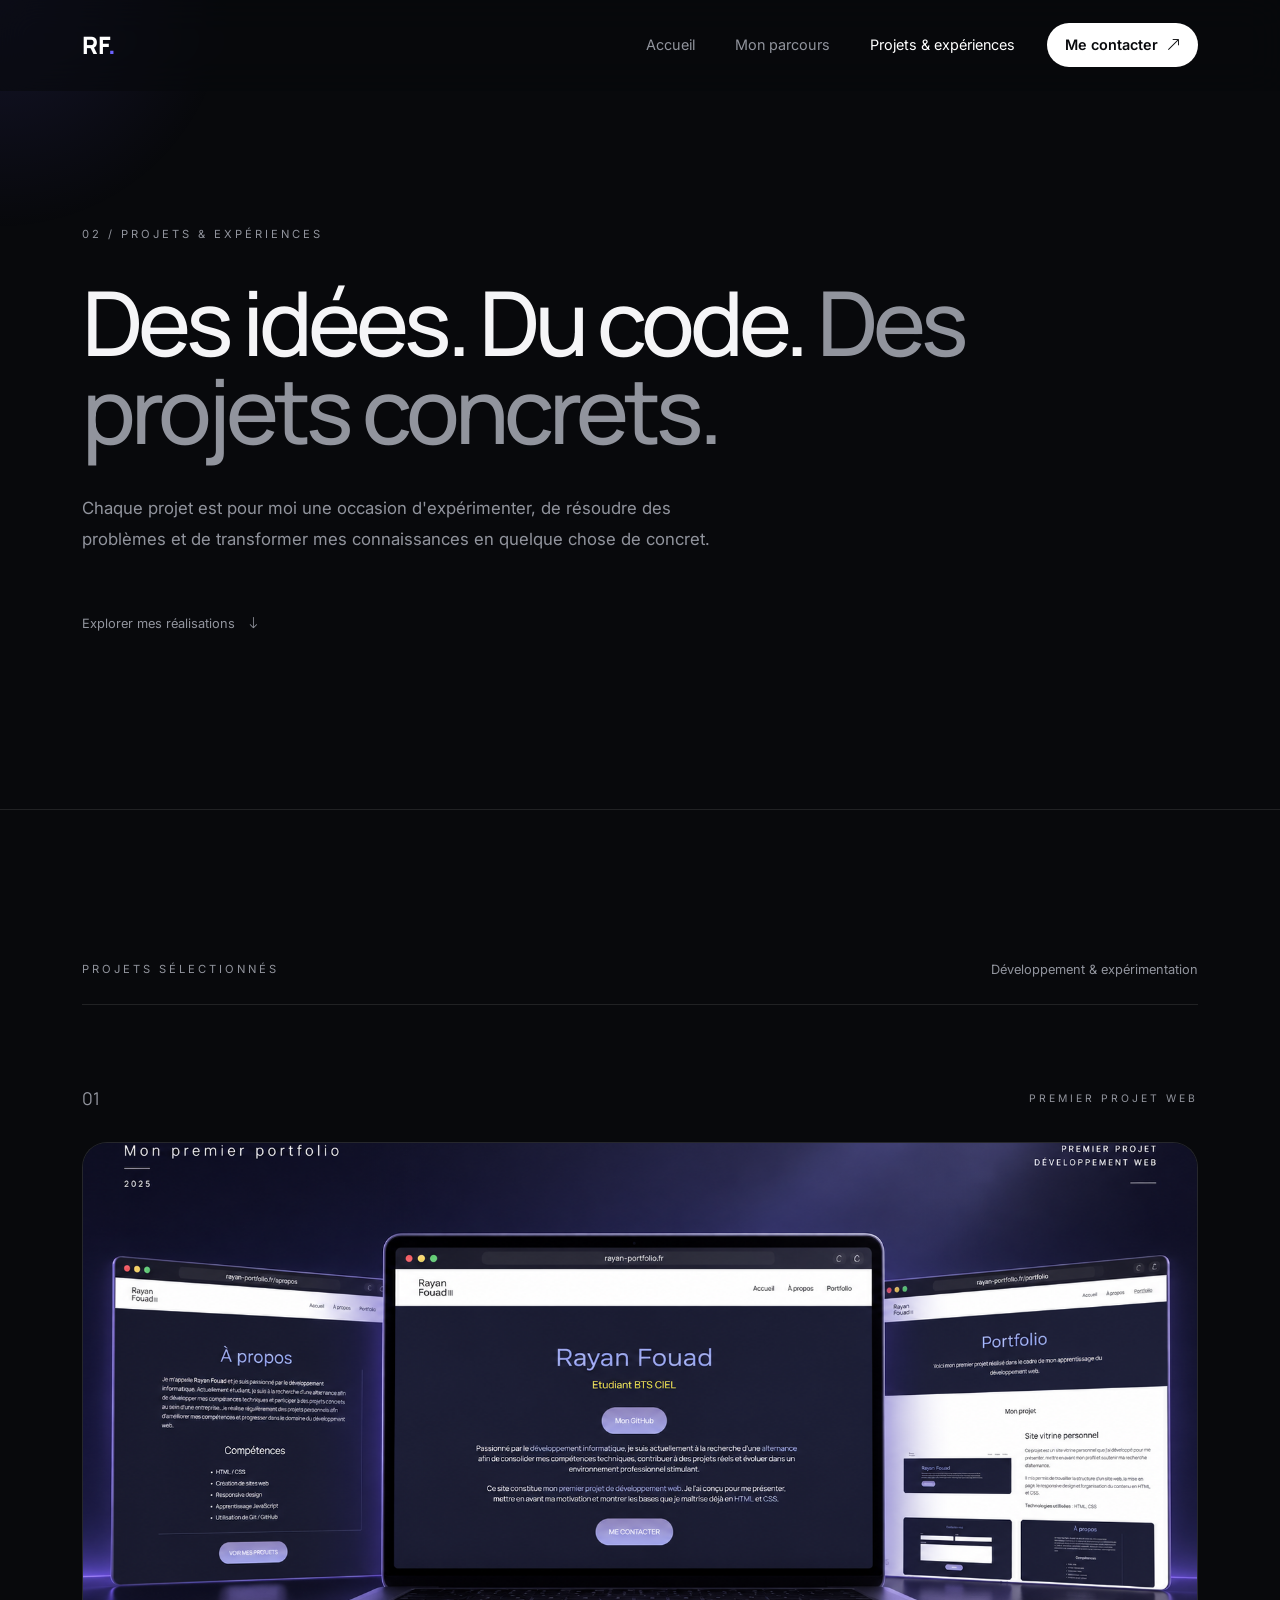
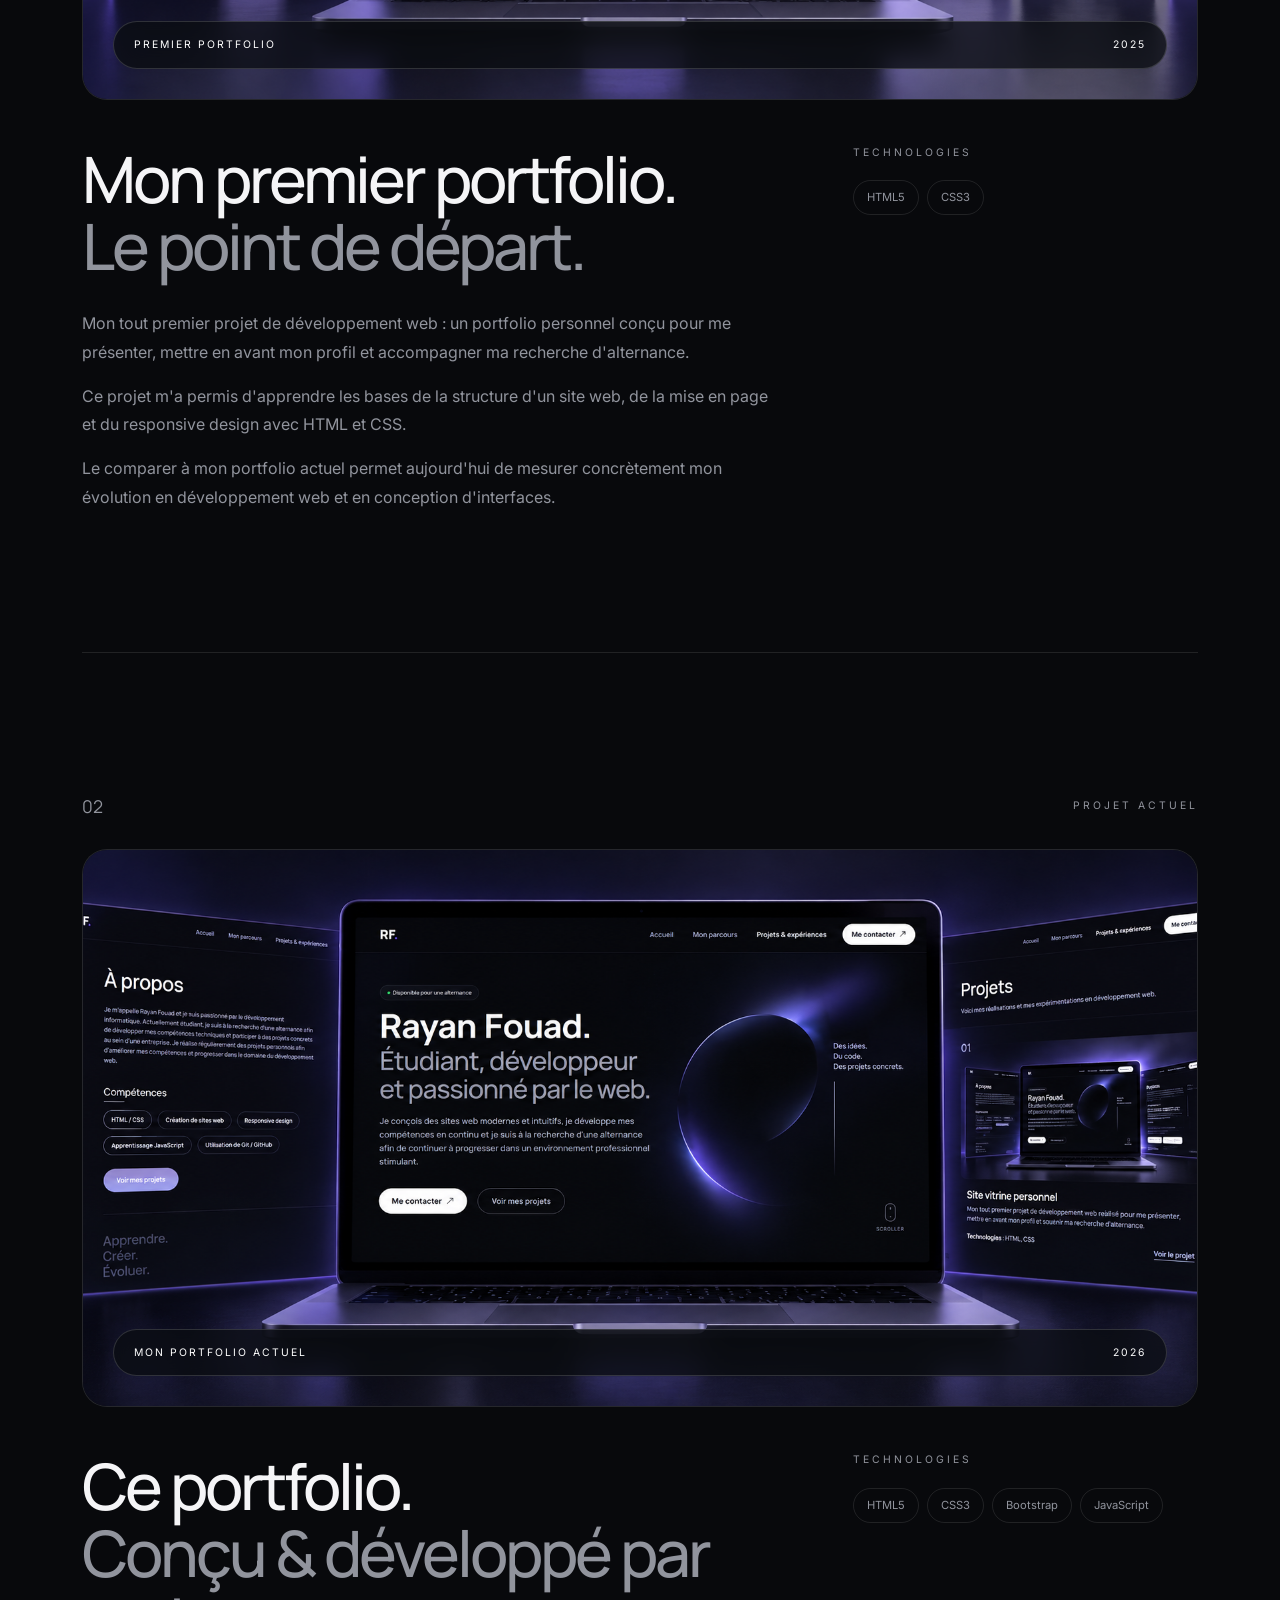
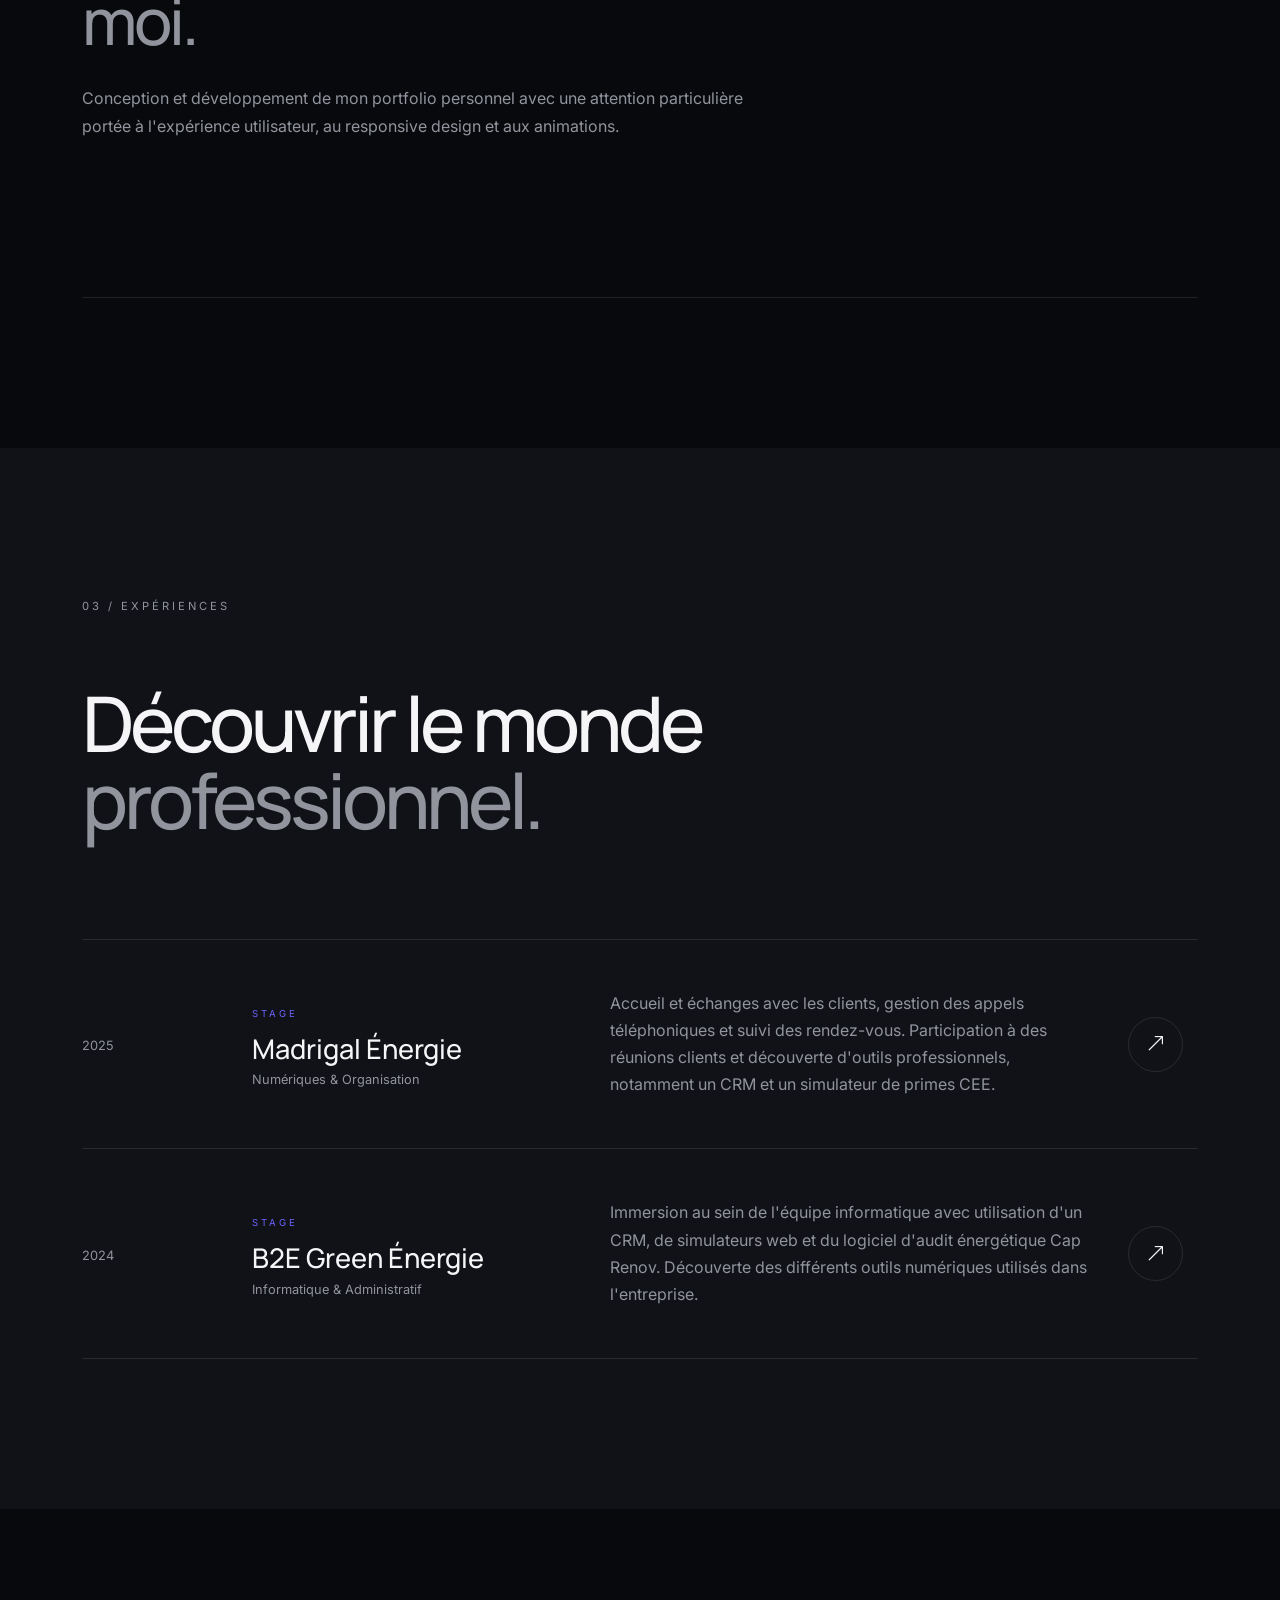
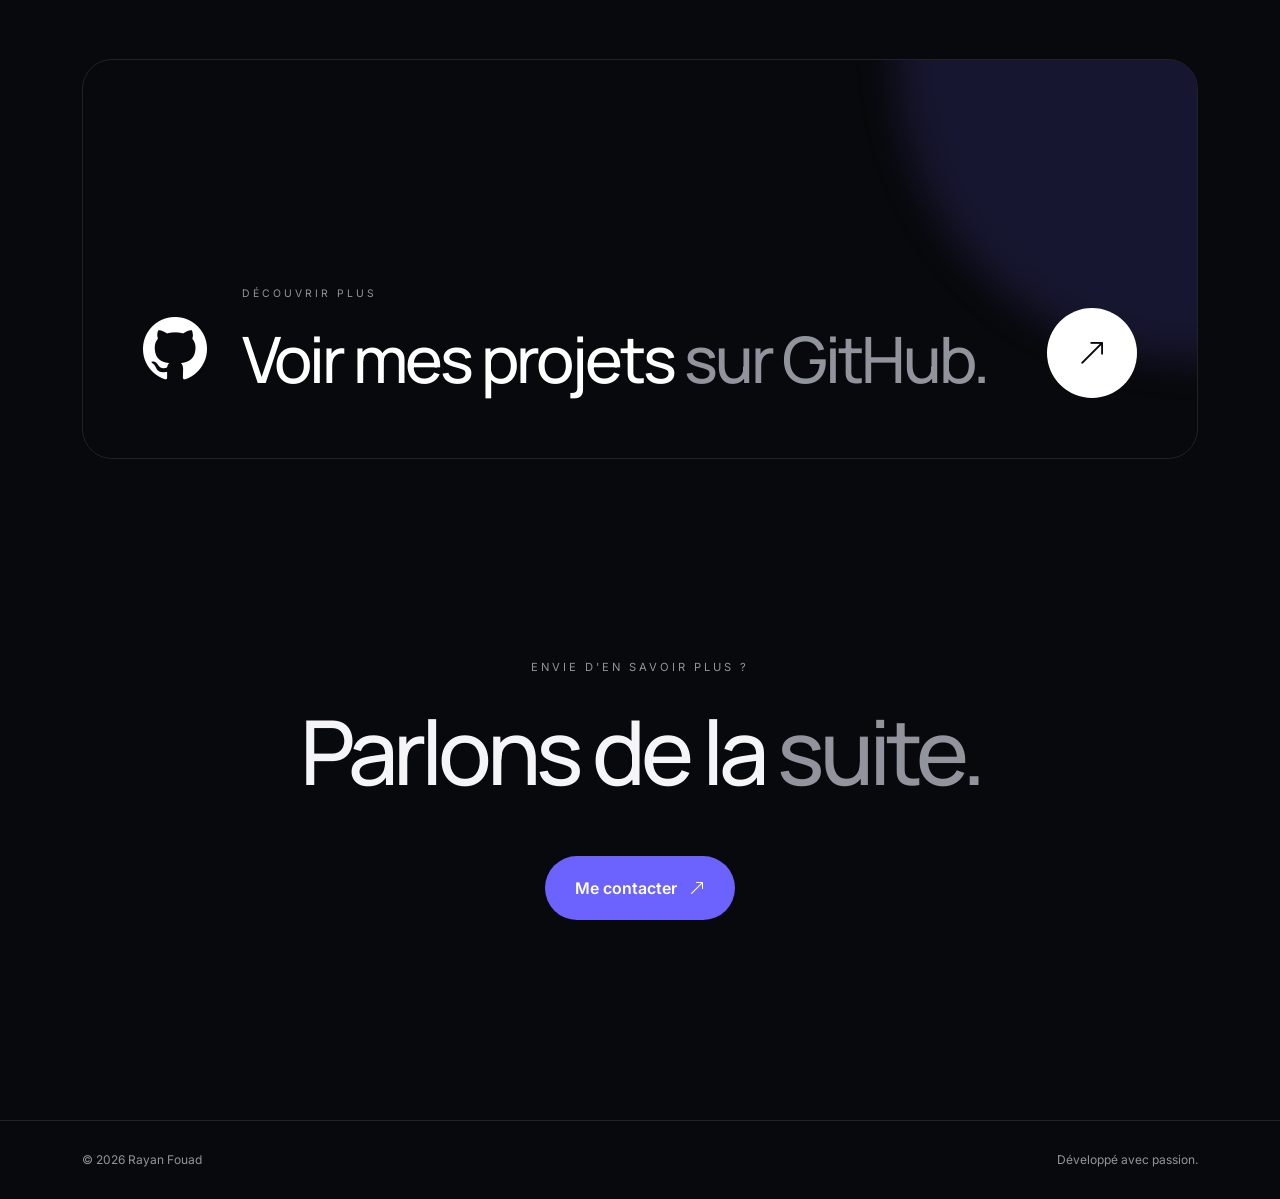
==== projets.html @ 5ba8432d "Premiere version de mon portfolio" ====
<!DOCTYPE html>
<html lang="fr">

<head>

    <meta charset="UTF-8">

    <meta
        name="viewport"
        content="width=device-width, initial-scale=1.0"
    >

    <title>Projets & expériences — Rayan Fouad</title>

    <meta
        name="description"
        content="Découvrez les projets de développement et les expériences professionnelles de Rayan Fouad."
    >


    <!-- Bootstrap -->

    <link
        href="https://cdn.jsdelivr.net/npm/bootstrap@5.3.8/dist/css/bootstrap.min.css"
        rel="stylesheet"
    >


    <!-- Bootstrap Icons -->

    <link
        rel="stylesheet"
        href="https://cdn.jsdelivr.net/npm/bootstrap-icons@1.13.1/font/bootstrap-icons.min.css"
    >


    <!-- CSS personnel -->

    <link rel="stylesheet" href="style.css">

    <link
    rel="icon"
    type="image/png"
    href="assets/images/favicon.png"
>

</head>


<body>


    <!-- Halo lumineux -->

    <div class="mouse-light"></div>



    <!-- =====================================
         NAVBAR
    ====================================== -->

    <nav class="navbar navbar-expand-lg fixed-top custom-navbar">

        <div class="container">

            <a
                class="navbar-brand logo"
                href="index.html"
            >
                RF<span>.</span>
            </a>


            <button
                class="navbar-toggler"
                type="button"
                data-bs-toggle="collapse"
                data-bs-target="#navbarMenu"
            >

                <span class="navbar-toggler-icon"></span>

            </button>


            <div
                class="collapse navbar-collapse justify-content-end"
                id="navbarMenu"
            >

                <ul class="navbar-nav align-items-lg-center gap-lg-4">

                    <li class="nav-item">

                        <a
                            class="nav-link"
                            href="index.html"
                        >
                            Accueil
                        </a>

                    </li>


                    <li class="nav-item">

                        <a
                            class="nav-link"
                            href="parcours.html"
                        >
                            Mon parcours
                        </a>

                    </li>


                    <li class="nav-item">

                        <a
                            class="nav-link active"
                            href="projets.html"
                        >
                            Projets & expériences
                        </a>

                    </li>


                    <li class="nav-item">

                        <a
                            class="btn-contact"
                            href="contact.html"
                        >

                            Me contacter

                            <i class="bi bi-arrow-up-right"></i>

                        </a>

                    </li>

                </ul>

            </div>

        </div>

    </nav>



    <main>


        <!-- =====================================
             HERO
        ====================================== -->

        <section class="page-hero projects-hero">

            <div class="container">

                <div class="page-label reveal">
                    02 / PROJETS & EXPÉRIENCES
                </div>


                <h1 class="page-title reveal">

                    Des idées.
                    Du code.

                    <span>
                        Des projets concrets.
                    </span>

                </h1>


                <p class="page-description reveal">

                    Chaque projet est pour moi une occasion
                    d'expérimenter, de résoudre des problèmes
                    et de transformer mes connaissances
                    en quelque chose de concret.

                </p>


                <div class="page-scroll reveal">

                    <span>
                        Explorer mes réalisations
                    </span>

                    <i class="bi bi-arrow-down"></i>

                </div>

            </div>

        </section>



        <!-- =====================================
             PROJETS
        ====================================== -->

        <section class="projects-section">

            <div class="container">


                <div class="projects-header reveal">

                    <span>
                        PROJETS SÉLECTIONNÉS
                    </span>

                    <p>
                        Développement & expérimentation
                    </p>

                </div>



                <!-- =================================
                     PROJET 01 — ANCIEN PORTFOLIO
                ================================== -->

                <article class="project-item reveal">


                    <div class="project-top">

                        <span class="project-number">
                            01
                        </span>

                        <span class="project-type">
                            PREMIER PROJET WEB
                        </span>

                    </div>



                    <!-- Image du premier portfolio -->

                    <div class="project-visual project-screenshot">

                        <img
                            src="assets/images/ancien-portfolio.png"
                            alt="Présentation de mon premier portfolio développé en HTML et CSS"
                        >


                        <div class="project-image-overlay">

                            <span>
                                PREMIER PORTFOLIO
                            </span>

                            <span>
                                2025
                            </span>

                        </div>

                    </div>



                    <!-- Informations du projet -->

                    <div class="project-info">


                        <div class="project-main">

                            <h2>

                                Mon premier portfolio.

                                <span>
                                    Le point de départ.
                                </span>

                            </h2>


                            <div class="project-description">

                                <p>
                                    Mon tout premier projet de développement web :
                                    un portfolio personnel conçu pour me présenter,
                                    mettre en avant mon profil et accompagner ma
                                    recherche d'alternance.
                                </p>


                                <p>
                                    Ce projet m'a permis d'apprendre les bases de la
                                    structure d'un site web, de la mise en page et du
                                    responsive design avec HTML et CSS.
                                </p>


                                <p>
                                    Le comparer à mon portfolio actuel permet aujourd'hui
                                    de mesurer concrètement mon évolution en développement
                                    web et en conception d'interfaces.
                                </p>

                            </div>

                        </div>



                        <div class="project-meta">

                            <span>
                                TECHNOLOGIES
                            </span>


                            <div class="project-technologies">

                                <span>HTML5</span>

                                <span>CSS3</span>

                            </div>

                        </div>


                    </div>


                </article>



                <!-- =================================
                     PROJET 02 — PORTFOLIO ACTUEL
                ================================== -->

                <article class="project-item reveal">


                    <div class="project-top">

                        <span class="project-number">
                            02
                        </span>

                        <span class="project-type">
                            PROJET ACTUEL
                        </span>

                    </div>



                    <!-- Image du portfolio actuel -->

<div class="project-visual project-screenshot">

    <img
        src="assets/images/portfolio-actuel.png"
        alt="Présentation de mon portfolio actuel développé en HTML, CSS, Bootstrap et JavaScript"
    >

    <div class="project-image-overlay">

        <span>
            MON PORTFOLIO ACTUEL
        </span>

        <span>
            2026
        </span>

    </div>

</div>



                    <div class="project-info">


                        <div class="project-main">

                            <h2>

                                Ce portfolio.

                                <span>
                                    Conçu & développé par moi.
                                </span>

                            </h2>


                            <p>

                                Conception et développement de mon
                                portfolio personnel avec une attention
                                particulière portée à l'expérience
                                utilisateur, au responsive design
                                et aux animations.

                            </p>

                        </div>



                        <div class="project-meta">

                            <span>
                                TECHNOLOGIES
                            </span>


                            <div class="project-technologies">

                                <span>HTML5</span>

                                <span>CSS3</span>

                                <span>Bootstrap</span>

                                <span>JavaScript</span>

                            </div>

                        </div>


                    </div>


                </article>


            </div>

        </section>



        <!-- =====================================
             EXPÉRIENCES
        ====================================== -->

        <section class="experience-section">

            <div class="container">


                <div class="section-number reveal">
                    03 / EXPÉRIENCES
                </div>


                <div class="experience-title-wrapper">

                    <h2 class="experience-big-title reveal">

                        Découvrir le monde

                        <span>
                            professionnel.
                        </span>

                    </h2>

                </div>



                <div class="experience-list">


                    <!-- =================================
                         EXPÉRIENCE 01
                    ================================== -->

                    <article class="experience-item reveal">


                        <div class="experience-year">

                            <span>
                                2025
                            </span>

                        </div>


                        <div class="experience-company">

                            <span class="experience-label">
                                STAGE
                            </span>


                            <h3>
                                Madrigal Énergie
                            </h3>


                            <p>
                                Numériques & Organisation
                            </p>

                        </div>


                        <div class="experience-description">

                            <p>
                                Accueil et échanges avec les clients,
                                gestion des appels téléphoniques et suivi
                                des rendez-vous. Participation à des réunions
                                clients et découverte d'outils professionnels,
                                notamment un CRM et un simulateur de primes CEE.
                            </p>

                        </div>


                        <div class="experience-icon">

                            <i class="bi bi-arrow-up-right"></i>

                        </div>


                    </article>



                    <!-- =================================
                         EXPÉRIENCE 02
                    ================================== -->

                    <article class="experience-item reveal">


                        <div class="experience-year">

                            <span>
                                2024
                            </span>

                        </div>


                        <div class="experience-company">

                            <span class="experience-label">
                                STAGE
                            </span>


                            <h3>
                                B2E Green Énergie
                            </h3>


                            <p>
                                Informatique & Administratif
                            </p>

                        </div>


                        <div class="experience-description">

                            <p>
                                Immersion au sein de l'équipe informatique
                                avec utilisation d'un CRM, de simulateurs web
                                et du logiciel d'audit énergétique Cap Renov.
                                Découverte des différents outils numériques
                                utilisés dans l'entreprise.
                            </p>

                        </div>


                        <div class="experience-icon">

                            <i class="bi bi-arrow-up-right"></i>

                        </div>


                    </article>


                </div>

            </div>

        </section>



        <!-- =====================================
             GITHUB
        ====================================== -->

        <section class="github-section">

            <div class="container">


                <a
                    href="https://github.com/RayanFdlbh"
                    class="github-card reveal"
                    target="_blank"
                    rel="noopener noreferrer"
                >


                    <div class="github-left">

                        <i class="bi bi-github"></i>


                        <div>

                            <span class="github-label">
                                DÉCOUVRIR PLUS
                            </span>


                            <h2>

                                Voir mes projets

                                <span>
                                    sur GitHub.
                                </span>

                            </h2>

                        </div>

                    </div>



                    <div class="github-arrow">

                        <i class="bi bi-arrow-up-right"></i>

                    </div>


                </a>


            </div>

        </section>



        <!-- =====================================
             CTA FINAL
        ====================================== -->

        <section class="final-cta">

            <div class="container text-center">


                <p class="reveal">
                    ENVIE D'EN SAVOIR PLUS ?
                </p>


                <h2 class="reveal">

                    Parlons de la

                    <span>
                        suite.
                    </span>

                </h2>


                <a
                    href="contact.html"
                    class="huge-button reveal"
                >

                    Me contacter

                    <i class="bi bi-arrow-up-right"></i>

                </a>


            </div>

        </section>


    </main>



    <!-- =====================================
         FOOTER
    ====================================== -->

    <footer>

        <div class="container">

            <div class="footer-content">

                <span>
                    © 2026 Rayan Fouad
                </span>

                <span>
                    Développé avec passion.
                </span>

            </div>

        </div>

    </footer>



    <!-- Bootstrap -->

    <script
        src="https://cdn.jsdelivr.net/npm/bootstrap@5.3.8/dist/js/bootstrap.bundle.min.js"
    ></script>


    <!-- JavaScript personnel -->

    <script src="script.js"></script>


</body>

</html>
---- style.css ----
/* ================================
   BASE
================================ */

@import url('https://fonts.googleapis.com/css2?family=Inter:wght@400;500;600;700&family=Manrope:wght@500;600;700;800&display=swap');

:root {
    --background: #08090c;
    --background-light: #101217;
    --text: #f5f5f7;
    --text-muted: #91949d;
    --border: rgba(255, 255, 255, 0.1);
    --accent: #6c63ff;
}

* {
    margin: 0;
    padding: 0;
    box-sizing: border-box;
}

html {
    scroll-behavior: smooth;
}

body {
    background: var(--background);
    color: var(--text);
    font-family: "Inter", sans-serif;
    overflow-x: hidden;
}

a {
    text-decoration: none;
}

::selection {
    background: var(--accent);
    color: white;
}


/* ================================
   SOURIS / GLOW
================================ */

.mouse-light {
    width: 500px;
    height: 500px;

    position: fixed;

    left: 0;
    top: 0;

    transform: translate(-50%, -50%);

    background: radial-gradient(
        circle,
        rgba(108, 99, 255, 0.12),
        transparent 65%
    );

    pointer-events: none;
    z-index: -1;
}


/* ================================
   NAVBAR
================================ */

.custom-navbar {
    padding: 22px 0;

    background: rgba(8, 9, 12, 0.6);

    backdrop-filter: blur(18px);
    -webkit-backdrop-filter: blur(18px);

    border-bottom: 1px solid transparent;

    transition: 0.3s ease;
}

.custom-navbar.scrolled {
    padding: 14px 0;
    border-bottom-color: var(--border);
}

.logo {
    font-family: "Manrope", sans-serif;
    font-weight: 800;
    font-size: 1.5rem;
    color: white;
}

.logo:hover {
    color: white;
}

.logo span {
    color: var(--accent);
}

.nav-link {
    color: var(--text-muted) !important;
    font-size: 0.9rem;
    transition: 0.3s;
}

.nav-link:hover,
.nav-link.active {
    color: white !important;
}

.btn-contact {
    display: inline-flex;
    align-items: center;
    gap: 8px;

    background: white;
    color: #08090c;

    padding: 11px 18px;
    border-radius: 100px;

    font-size: 0.9rem;
    font-weight: 600;

    transition: 0.3s;
}

.btn-contact:hover {
    transform: translateY(-2px);
    background: var(--accent);
    color: white;
}


/* ================================
   HERO
================================ */

.hero {
    min-height: 100vh;

    display: flex;
    align-items: center;

    position: relative;

    padding-top: 100px;
}

.hero-content {
    max-width: 1050px;
}

.status {
    display: inline-flex;
    align-items: center;
    gap: 10px;

    color: var(--text-muted);

    border: 1px solid var(--border);
    border-radius: 100px;

    padding: 8px 14px;

    margin-bottom: 35px;

    font-size: 0.8rem;
}

.status-dot {
    width: 7px;
    height: 7px;

    background: #47e689;
    border-radius: 50%;

    box-shadow: 0 0 15px #47e689;
}

.hero-intro {
    color: var(--text-muted);
    font-size: 1rem;
}

.hero h1 {
    font-family: "Manrope", sans-serif;

    font-size: clamp(3.5rem, 7vw, 7rem);

    line-height: 0.98;

    letter-spacing: -5px;

    font-weight: 700;

    margin: 20px 0 35px;
}

.hero h1 span {
    color: var(--text-muted);
}

.hero-description {
    max-width: 620px;

    color: var(--text-muted);

    font-size: 1.1rem;
    line-height: 1.8;
}

.hero-buttons {
    display: flex;
    gap: 15px;

    margin-top: 45px;
}

.primary-button,
.secondary-button {
    padding: 16px 25px;

    border-radius: 100px;

    display: inline-flex;
    align-items: center;

    gap: 10px;

    transition: 0.3s;
}

.primary-button {
    background: white;
    color: #08090c;
}

.primary-button:hover {
    background: var(--accent);
    color: white;

    transform: translateY(-3px);
}

.secondary-button {
    color: white;

    border: 1px solid var(--border);
}

.secondary-button:hover {
    border-color: white;
    color: white;
}

.scroll-indicator {
    position: absolute;

    bottom: 40px;
    right: 5%;

    display: flex;
    align-items: center;
    gap: 15px;

    color: var(--text-muted);

    font-size: 0.65rem;

    letter-spacing: 3px;

    transform: rotate(90deg);
}

.scroll-line {
    width: 50px;
    height: 1px;

    background: var(--text-muted);
}


/* ================================
   SECTIONS
================================ */

.about-section,
.skills-section {
    padding: 160px 0;
}

.about-section {
    border-top: 1px solid var(--border);
}

.section-number {
    color: var(--text-muted);

    font-size: 0.7rem;

    letter-spacing: 3px;

    margin-bottom: 70px;
}

.section-title {
    font-family: "Manrope", sans-serif;

    font-size: clamp(2.3rem, 4vw, 4.5rem);

    line-height: 1.1;

    letter-spacing: -2px;
}

.big-text {
    font-family: "Manrope", sans-serif;

    font-size: clamp(2rem, 3vw, 3.5rem);

    line-height: 1.25;

    letter-spacing: -2px;
}

.big-text span {
    color: var(--text-muted);
}

.about-text {
    color: var(--text-muted);

    font-size: 1rem;

    line-height: 1.9;

    max-width: 650px;

    margin-top: 40px;
}


/* ================================
   SKILLS
================================ */

.skills-section {
    background: var(--background-light);
}

.section-heading {
    font-family: "Manrope", sans-serif;

    font-size: clamp(2.5rem, 5vw, 5rem);

    letter-spacing: -3px;

    max-width: 900px;

    margin-bottom: 80px;
}

.section-heading span {
    color: var(--text-muted);
}

.skill {
    display: grid;

    grid-template-columns: 80px 1fr auto;

    align-items: center;

    padding: 30px 0;

    border-top: 1px solid var(--border);

    transition: 0.3s;
}

.skill:last-child {
    border-bottom: 1px solid var(--border);
}

.skill span {
    color: var(--text-muted);

    font-size: 0.7rem;
}

.skill h3 {
    font-family: "Manrope", sans-serif;

    font-size: clamp(1.8rem, 4vw, 3.8rem);

    margin: 0;

    transition: 0.3s;
}

.skill i {
    font-size: 2rem;

    color: var(--text-muted);
}

.skill:hover {
    padding-left: 20px;
}

.skill:hover h3 {
    color: var(--accent);
}


/* ================================
   CTA FINAL
================================ */

.final-cta {
    padding: 200px 0;
}

.final-cta p {
    color: var(--text-muted);

    letter-spacing: 3px;

    font-size: 0.7rem;
}

.final-cta h2 {
    font-family: "Manrope", sans-serif;

    font-size: clamp(3rem, 7vw, 7rem);

    line-height: 1;

    letter-spacing: -5px;

    max-width: 1000px;

    margin: 30px auto 60px;
}

.final-cta h2 span {
    color: var(--text-muted);
}

.huge-button {
    display: inline-flex;

    align-items: center;

    gap: 12px;

    padding: 20px 30px;

    border-radius: 100px;

    background: var(--accent);

    color: white;

    font-weight: 600;

    transition: 0.3s;
}

.huge-button:hover {
    color: white;

    transform: scale(1.05);
}


/* ================================
   FOOTER
================================ */

footer {
    border-top: 1px solid var(--border);

    padding: 30px 0;
}

.footer-content {
    display: flex;

    justify-content: space-between;

    color: var(--text-muted);

    font-size: 0.75rem;
}


/* ================================
   ANIMATION SCROLL
================================ */

.reveal {
    opacity: 0;

    transform: translateY(40px);

    transition:
        opacity 0.8s ease,
        transform 0.8s ease;
}

.reveal.visible {
    opacity: 1;

    transform: translateY(0);
}


/* ================================
   RESPONSIVE GÉNÉRAL
================================ */

@media (max-width: 768px) {

    .hero h1 {
        letter-spacing: -3px;
    }

    .hero-buttons {
        flex-direction: column;

        align-items: flex-start;
    }

    .scroll-indicator {
        display: none;
    }

    .about-section,
    .skills-section {
        padding: 100px 0;
    }

    .section-title {
        margin-bottom: 50px;
    }

    .skill {
        grid-template-columns: 45px 1fr auto;
    }

    .final-cta {
        padding: 120px 0;
    }

    .final-cta h2 {
        letter-spacing: -3px;
    }

    .footer-content {
        flex-direction: column;

        gap: 10px;
    }

}


/* =========================================
   PAGE PARCOURS
========================================= */


/* ---------- HERO DE PAGE ---------- */

.page-hero {
    min-height: 90vh;

    display: flex;
    align-items: center;

    padding: 150px 0 100px;

    border-bottom: 1px solid var(--border);
}

.page-label {
    color: var(--text-muted);

    font-size: 0.7rem;
    letter-spacing: 3px;

    margin-bottom: 35px;
}

.page-title {
    font-family: "Manrope", sans-serif;

    font-size: clamp(3.5rem, 7vw, 7rem);

    line-height: 0.98;

    letter-spacing: -5px;

    max-width: 1100px;

    margin-bottom: 40px;
}

.page-title span {
    color: var(--text-muted);
}

.page-description {
    max-width: 650px;

    color: var(--text-muted);

    font-size: 1.05rem;
    line-height: 1.8;
}

.page-scroll {
    display: flex;
    align-items: center;

    gap: 12px;

    margin-top: 60px;

    color: var(--text-muted);

    font-size: 0.8rem;
}


/* ---------- JOURNEY ---------- */

.journey-section {
    padding: 150px 0;
}

.journey-header {
    display: flex;

    justify-content: space-between;
    align-items: center;

    padding-bottom: 25px;

    border-bottom: 1px solid var(--border);

    margin-bottom: 30px;
}

.journey-header span {
    color: var(--text-muted);

    font-size: 0.7rem;
    letter-spacing: 3px;
}

.journey-header p {
    margin: 0;

    color: var(--text-muted);

    font-size: 0.8rem;
}


/* ---------- TIMELINE ---------- */

.timeline {
    position: relative;
}

.timeline::before {
    content: "";

    position: absolute;

    left: 220px;
    top: 0;
    bottom: 0;

    width: 1px;

    background: var(--border);
}

.timeline-item {
    display: grid;

    grid-template-columns:
        180px
        80px
        1fr;

    min-height: 430px;

    padding: 80px 0;

    position: relative;

    border-bottom: 1px solid var(--border);
}

.timeline-date span {
    display: block;

    font-family: "Manrope", sans-serif;

    font-size: 2rem;

    font-weight: 600;
}

.timeline-date small {
    color: var(--text-muted);

    font-size: 0.8rem;
}


/* ---------- POINT TIMELINE ---------- */

.timeline-marker {
    width: 13px;
    height: 13px;

    border-radius: 50%;

    background: var(--background);

    border: 2px solid var(--accent);

    position: relative;

    margin-left: 34px;
    margin-top: 10px;

    z-index: 2;

    transition: 0.3s;
}

.timeline-item:hover .timeline-marker {
    background: var(--accent);

    box-shadow:
        0 0 0 8px rgba(108, 99, 255, 0.1),
        0 0 25px rgba(108, 99, 255, 0.5);
}


/* ---------- CONTENU TIMELINE ---------- */

.timeline-content {
    max-width: 700px;

    transition: 0.4s;
}

.timeline-item:hover .timeline-content {
    transform: translateX(10px);
}

.timeline-status {
    display: inline-flex;

    padding: 7px 12px;

    border: 1px solid rgba(71, 230, 137, 0.3);

    border-radius: 100px;

    color: #47e689;

    font-size: 0.65rem;

    letter-spacing: 2px;

    margin-bottom: 25px;
}

.timeline-status.completed {
    color: var(--text-muted);

    border-color: var(--border);
}

.timeline-content h2 {
    font-family: "Manrope", sans-serif;

    font-size: clamp(2.3rem, 4vw, 4rem);

    letter-spacing: -2px;

    margin-bottom: 15px;
}

.timeline-content h2 span {
    color: var(--text-muted);
}

.timeline-school {
    color: white;

    margin-bottom: 30px;
}

.timeline-description {
    max-width: 650px;

    color: var(--text-muted);

    line-height: 1.8;
}


/* ---------- TAGS ---------- */

.timeline-tags {
    display: flex;

    flex-wrap: wrap;

    gap: 8px;

    margin-top: 30px;
}

.timeline-tags span {
    padding: 8px 13px;

    border: 1px solid var(--border);

    border-radius: 100px;

    color: var(--text-muted);

    font-size: 0.7rem;

    transition: 0.3s;
}

.timeline-tags span:hover {
    color: white;

    border-color: rgba(255, 255, 255, 0.4);
}


/* ---------- PHILOSOPHIE ---------- */

.journey-philosophy {
    padding: 150px 0;

    background: var(--background-light);
}

.journey-quote {
    font-family: "Manrope", sans-serif;

    font-size: clamp(2rem, 4vw, 4rem);

    line-height: 1.25;

    letter-spacing: -2px;

    margin: 0;
}

.journey-quote span {
    color: var(--text-muted);
}


/* ---------- NEXT STEP ---------- */

.next-step {
    padding: 150px 0 0;
}

.next-step-card {
    min-height: 450px;

    padding: 60px;

    border: 1px solid var(--border);

    border-radius: 30px;

    display: flex;

    justify-content: space-between;
    align-items: flex-end;

    position: relative;

    overflow: hidden;

    transition: 0.4s;
}

.next-step-card::before {
    content: "";

    position: absolute;

    width: 500px;
    height: 500px;

    right: -250px;
    top: -250px;

    border-radius: 50%;

    background: rgba(108, 99, 255, 0.12);

    filter: blur(20px);

    transition: 0.5s;

    pointer-events: none;
}

.next-step-card:hover {
    border-color: rgba(108, 99, 255, 0.5);
}

.next-step-card:hover::before {
    transform: scale(1.4);
}

.next-label {
    display: block;

    color: var(--text-muted);

    letter-spacing: 3px;

    font-size: 0.65rem;

    margin-bottom: 30px;
}

.next-step-card h2 {
    font-family: "Manrope", sans-serif;

    font-size: clamp(2.5rem, 5vw, 5rem);

    letter-spacing: -3px;

    max-width: 850px;
}

.next-step-card h2 span {
    color: var(--text-muted);
}

.next-step-card p {
    color: var(--text-muted);

    line-height: 1.8;

    max-width: 600px;

    margin-top: 25px;
}


/* ---------- GROS BOUTON ROND ---------- */

.next-arrow {
    min-width: 90px;
    height: 90px;

    border-radius: 50%;

    display: flex;

    align-items: center;
    justify-content: center;

    background: white;

    color: var(--background);

    font-size: 1.8rem;

    position: relative;

    z-index: 2;

    transition: 0.4s;
}

.next-arrow:hover {
    background: var(--accent);

    color: white;

    transform: rotate(45deg) scale(1.08);
}


/* =========================================
   PARCOURS RESPONSIVE
========================================= */

@media (max-width: 768px) {

    .page-hero {
        min-height: 80vh;

        padding-top: 130px;
    }

    .page-title {
        letter-spacing: -3px;
    }

    .journey-section {
        padding: 100px 0;
    }

    .timeline::before {
        left: 6px;
    }

    .timeline-item {
        grid-template-columns:
            35px
            1fr;

        min-height: auto;

        padding: 60px 0;
    }

    .timeline-date {
        grid-column: 2;

        margin-bottom: 25px;
    }

    .timeline-marker {
        grid-column: 1;

        grid-row: 1 / 3;

        margin-left: 0;
        margin-top: 8px;
    }

    .timeline-content {
        grid-column: 2;
    }

    .timeline-item:hover .timeline-content {
        transform: none;
    }

    .journey-philosophy {
        padding: 100px 0;
    }

    .next-step {
        padding-top: 100px;
    }

    .next-step-card {
        min-height: 500px;

        padding: 35px;

        flex-direction: column;

        align-items: flex-start;
    }

    .next-arrow {
        min-width: 70px;
        height: 70px;
    }

}


/* =========================================
   PAGE PROJETS & EXPÉRIENCES
========================================= */


/* ---------- HERO ---------- */

.projects-hero .page-title {
    max-width: 1200px;
}


/* =========================================
   PROJETS
========================================= */

.projects-section {
    padding: 150px 0;
}

.projects-header {
    display: flex;

    justify-content: space-between;
    align-items: center;

    padding-bottom: 25px;

    border-bottom: 1px solid var(--border);

    margin-bottom: 80px;
}

.projects-header span {
    color: var(--text-muted);

    font-size: 0.7rem;

    letter-spacing: 3px;
}

.projects-header p {
    color: var(--text-muted);

    margin: 0;

    font-size: 0.8rem;
}


/* ---------- PROJET ---------- */

.project-item {
    padding-bottom: 140px;

    margin-bottom: 140px;

    border-bottom: 1px solid var(--border);
}

.project-item:last-child {
    margin-bottom: 0;
}

.project-top {
    display: flex;

    justify-content: space-between;
    align-items: center;

    margin-bottom: 30px;
}

.project-number {
    font-family: "Manrope", sans-serif;

    font-size: 1.1rem;

    color: var(--text-muted);
}

.project-type {
    color: var(--text-muted);

    font-size: 0.65rem;

    letter-spacing: 3px;
}


/* ---------- GRAND VISUEL ---------- */

.project-visual {
    width: 100%;

    aspect-ratio: 16 / 8;

    overflow: hidden;

    border-radius: 25px;

    border: 1px solid var(--border);

    background:
        radial-gradient(
            circle at 30% 30%,
            rgba(108, 99, 255, 0.20),
            transparent 35%
        ),
        #101217;

    position: relative;
}


/* =========================================
   CAPTURE PREMIER PORTFOLIO
========================================= */

.project-screenshot {
    background: #0d0f14;
}

.project-screenshot img {
    width: 100%;
    height: 100%;

    object-fit: cover;

    display: block;

    transition: transform 0.8s ease;
}

.project-item:hover .project-screenshot img {
    transform: scale(1.03);
}


/* ---------- OVERLAY DE L'IMAGE ---------- */

.project-image-overlay {
    position: absolute;

    left: 30px;
    right: 30px;
    bottom: 30px;

    display: flex;

    justify-content: space-between;
    align-items: center;

    padding: 15px 20px;

    border: 1px solid rgba(255, 255, 255, 0.15);

    border-radius: 100px;

    background: rgba(10, 12, 17, 0.75);

    backdrop-filter: blur(15px);
    -webkit-backdrop-filter: blur(15px);

    color: white;

    font-size: 0.65rem;

    letter-spacing: 2px;

    z-index: 2;
}


/* ---------- INFORMATIONS PROJET ---------- */

.project-info {
    display: grid;

    grid-template-columns:
        minmax(0, 2fr)
        minmax(220px, 1fr);

    gap: 80px;

    margin-top: 45px;
}

.project-main h2 {
    font-family: "Manrope", sans-serif;

    font-size: clamp(2.5rem, 5vw, 5rem);

    letter-spacing: -3px;

    line-height: 1.05;

    margin-bottom: 30px;
}

.project-main h2 span {
    display: block;

    color: var(--text-muted);
}

.project-main p {
    color: var(--text-muted);

    line-height: 1.8;

    max-width: 700px;
}


/* ---------- DESCRIPTION PROJET ---------- */

.project-description p {
    margin-bottom: 15px;
}

.project-description p:last-child {
    margin-bottom: 0;
}


/* ---------- TECHNOLOGIES ---------- */

.project-meta > span {
    display: block;

    color: var(--text-muted);

    font-size: 0.65rem;

    letter-spacing: 3px;

    margin-bottom: 20px;
}

.project-technologies {
    display: flex;

    flex-wrap: wrap;

    gap: 8px;
}

.project-technologies span {
    padding: 8px 13px;

    border: 1px solid var(--border);

    border-radius: 100px;

    color: var(--text-muted);

    font-size: 0.7rem;

    transition: 0.3s;
}

.project-technologies span:hover {
    color: white;

    border-color: rgba(255, 255, 255, 0.4);
}


/* =========================================
   EXPÉRIENCES
========================================= */

.experience-section {
    padding: 150px 0;

    background: var(--background-light);
}

.experience-title-wrapper {
    margin-bottom: 100px;
}

.experience-big-title {
    font-family: "Manrope", sans-serif;

    font-size: clamp(3rem, 6vw, 6rem);

    line-height: 1;

    letter-spacing: -4px;

    max-width: 900px;
}

.experience-big-title span {
    color: var(--text-muted);
}


/* ---------- LIGNES EXPÉRIENCES ---------- */

.experience-item {
    display: grid;

    grid-template-columns:
        130px
        minmax(220px, 1fr)
        1.5fr
        70px;

    gap: 40px;

    align-items: center;

    padding: 50px 0;

    border-top: 1px solid var(--border);

    transition: 0.4s;
}

.experience-item:last-child {
    border-bottom: 1px solid var(--border);
}

.experience-item:hover {
    padding-left: 15px;
}

.experience-year span {
    color: var(--text-muted);

    font-size: 0.8rem;
}

.experience-label {
    color: var(--accent);

    font-size: 0.6rem;

    letter-spacing: 3px;
}

.experience-company h3 {
    font-family: "Manrope", sans-serif;

    font-size: 1.7rem;

    margin: 10px 0 5px;
}

.experience-company p {
    color: var(--text-muted);

    margin: 0;

    font-size: 0.8rem;
}

.experience-description p {
    color: var(--text-muted);

    line-height: 1.7;

    margin: 0;

    max-width: 600px;
}

.experience-icon {
    width: 55px;
    height: 55px;

    border: 1px solid var(--border);

    border-radius: 50%;

    display: flex;

    align-items: center;
    justify-content: center;

    font-size: 1.2rem;

    transition: 0.4s;
}

.experience-item:hover .experience-icon {
    background: white;

    color: var(--background);

    transform: rotate(45deg);
}


/* =========================================
   GITHUB
========================================= */

.github-section {
    padding: 150px 0 0;
}

.github-card {
    min-height: 400px;

    padding: 60px;

    border: 1px solid var(--border);

    border-radius: 30px;

    display: flex;

    justify-content: space-between;
    align-items: flex-end;

    color: white;

    position: relative;

    overflow: hidden;

    transition: 0.5s;
}

.github-card::before {
    content: "";

    position: absolute;

    width: 600px;
    height: 600px;

    right: -300px;
    top: -300px;

    border-radius: 50%;

    background: rgba(108, 99, 255, 0.15);

    filter: blur(20px);

    transition: 0.6s;

    pointer-events: none;
}

.github-card:hover {
    color: white;

    border-color: rgba(108, 99, 255, 0.5);
}

.github-card:hover::before {
    transform: scale(1.5);
}

.github-left {
    display: flex;

    align-items: flex-end;

    gap: 35px;

    position: relative;

    z-index: 2;
}

.github-left > i {
    font-size: 4rem;
}

.github-label {
    display: block;

    color: var(--text-muted);

    font-size: 0.65rem;

    letter-spacing: 3px;

    margin-bottom: 20px;
}

.github-card h2 {
    font-family: "Manrope", sans-serif;

    font-size: clamp(2.5rem, 5vw, 5rem);

    letter-spacing: -3px;

    margin: 0;
}

.github-card h2 span {
    color: var(--text-muted);
}

.github-arrow {
    width: 90px;
    height: 90px;

    flex-shrink: 0;

    border-radius: 50%;

    background: white;

    color: var(--background);

    display: flex;

    align-items: center;
    justify-content: center;

    font-size: 1.8rem;

    position: relative;

    z-index: 2;

    transition: 0.4s;
}

.github-card:hover .github-arrow {
    background: var(--accent);

    color: white;

    transform:
        rotate(45deg)
        scale(1.08);
}


/* =========================================
   RESPONSIVE PROJETS
========================================= */

@media (max-width: 768px) {

    .projects-section {
        padding: 100px 0;
    }

    .projects-header {
        align-items: flex-start;

        flex-direction: column;

        gap: 10px;

        margin-bottom: 60px;
    }

    .project-item {
        padding-bottom: 90px;

        margin-bottom: 90px;
    }

    .project-top {
        gap: 20px;
    }

    .project-visual {
        aspect-ratio: 4 / 3;

        border-radius: 20px;
    }

    .project-info {
        grid-template-columns: 1fr;

        gap: 40px;

        margin-top: 35px;
    }

    .project-image-overlay {
        left: 15px;
        right: 15px;
        bottom: 15px;

        padding: 12px 15px;

        font-size: 0.55rem;

        letter-spacing: 1.5px;
    }

    .experience-section {
        padding: 100px 0;
    }

    .experience-title-wrapper {
        margin-bottom: 60px;
    }

    .experience-item {
        grid-template-columns:
            70px
            1fr;

        gap: 20px;

        align-items: start;
    }

    .experience-year {
        grid-column: 1;
    }

    .experience-company {
        grid-column: 2;
    }

    .experience-description {
        grid-column: 2;
    }

    .experience-icon {
        grid-column: 2;

        width: 45px;
        height: 45px;
    }

    .experience-item:hover {
        padding-left: 0;
    }

    .github-section {
        padding-top: 100px;
    }

    .github-card {
        min-height: 500px;

        padding: 35px;

        flex-direction: column;

        align-items: flex-start;

        justify-content: space-between;
    }

    .github-left {
        flex-direction: column;

        align-items: flex-start;

        gap: 30px;
    }

    .github-arrow {
        width: 70px;
        height: 70px;
    }

}


/* =========================================
   PAGE CONTACT
========================================= */

.contact-page {
    min-height: 100vh;

    padding: 170px 0 100px;
}


/* =========================================
   TITRE CONTACT
========================================= */

.contact-heading {
    display: grid;

    grid-template-columns:
        minmax(0, 2fr)
        minmax(300px, 1fr);

    gap: 100px;

    align-items: end;

    padding-bottom: 100px;
}


.contact-heading h1 {
    font-family: "Manrope", sans-serif;

    font-size: clamp(4rem, 8vw, 8rem);

    line-height: 0.95;

    letter-spacing: -6px;

    margin: 0;
}


.contact-heading h1 span {
    display: block;

    color: var(--text-muted);
}


.contact-heading p {
    color: var(--text-muted);

    font-size: 1rem;

    line-height: 1.8;

    max-width: 500px;

    margin: 0;
}


/* =========================================
   LIENS DE CONTACT
========================================= */

.contact-links {
    border-bottom: 1px solid var(--border);
}


.contact-row {
    display: grid;

    grid-template-columns:
        100px
        1fr
        80px;

    gap: 30px;

    align-items: center;

    min-height: 180px;

    padding: 35px 0;

    border-top: 1px solid var(--border);

    color: white;

    transition:
        padding 0.4s ease,
        background 0.4s ease;
}


.contact-row:hover {
    color: white;

    padding-left: 20px;
    padding-right: 20px;

    background: rgba(255, 255, 255, 0.02);
}


/* ---------- NUMÉRO ---------- */

.contact-number {
    color: var(--text-muted);

    font-family: "Manrope", sans-serif;

    font-size: 0.85rem;
}


/* ---------- INFORMATIONS ---------- */

.contact-info span {
    display: block;

    color: var(--accent);

    font-size: 0.65rem;

    letter-spacing: 3px;

    margin-bottom: 12px;
}


.contact-info h2 {
    font-family: "Manrope", sans-serif;

    font-size: clamp(1.8rem, 4vw, 3.8rem);

    letter-spacing: -2px;

    margin: 0;

    transition:
        color 0.3s ease,
        transform 0.4s ease;
}


.contact-row:hover .contact-info h2 {
    color: var(--accent);

    transform: translateX(10px);
}


/* ---------- FLÈCHE ---------- */

.contact-arrow {
    width: 60px;
    height: 60px;

    border: 1px solid var(--border);

    border-radius: 50%;

    display: flex;

    align-items: center;
    justify-content: center;

    justify-self: end;

    font-size: 1.2rem;

    transition:
        background 0.4s ease,
        color 0.4s ease,
        transform 0.4s ease;
}


.contact-row:hover .contact-arrow {
    background: white;

    color: var(--background);

    transform:
        rotate(45deg)
        scale(1.08);
}


/* =========================================
   BAS DE PAGE CONTACT
========================================= */

.contact-bottom {
    min-height: 500px;

    margin-top: 150px;

    padding: 60px;

    border: 1px solid var(--border);

    border-radius: 30px;

    display: flex;

    justify-content: space-between;
    align-items: flex-end;

    position: relative;

    overflow: hidden;

    transition: border-color 0.4s ease;
}


/* ---------- HALO VIOLET ---------- */

.contact-bottom::before {
    content: "";

    position: absolute;

    width: 600px;
    height: 600px;

    right: -300px;
    top: -300px;

    border-radius: 50%;

    background: rgba(108, 99, 255, 0.15);

    filter: blur(20px);

    pointer-events: none;

    transition: transform 0.6s ease;
}


.contact-bottom:hover {
    border-color: rgba(108, 99, 255, 0.5);
}


.contact-bottom:hover::before {
    transform: scale(1.5);
}


/* ---------- CONTENU ---------- */

.contact-bottom > div {
    position: relative;

    z-index: 2;
}


.contact-bottom-label {
    display: block;

    color: var(--text-muted);

    font-size: 0.65rem;

    letter-spacing: 3px;

    margin-bottom: 30px;
}


.contact-bottom h2 {
    font-family: "Manrope", sans-serif;

    font-size: clamp(2.8rem, 6vw, 6rem);

    line-height: 1;

    letter-spacing: -4px;

    max-width: 950px;

    margin: 0;
}


.contact-bottom h2 span {
    display: block;

    color: var(--text-muted);
}


/* =========================================
   GROS BOUTON CONTACT
========================================= */

.contact-big-button {
    width: 100px;
    height: 100px;

    flex-shrink: 0;

    border-radius: 50%;

    background: white;

    color: var(--background);

    display: flex;

    align-items: center;
    justify-content: center;

    font-size: 2rem;

    position: relative;

    z-index: 2;

    transition:
        background 0.4s ease,
        color 0.4s ease,
        transform 0.4s ease;
}


.contact-big-button:hover {
    background: var(--accent);

    color: white;

    transform:
        rotate(45deg)
        scale(1.08);
}


/* =========================================
   RESPONSIVE CONTACT
========================================= */

@media (max-width: 768px) {

    .contact-page {
        padding:
            140px
            0
            80px;
    }


    /* ---------- TITRE ---------- */

    .contact-heading {
        grid-template-columns: 1fr;

        gap: 40px;

        padding-bottom: 70px;
    }


    .contact-heading h1 {
        font-size: clamp(3.5rem, 15vw, 6rem);

        letter-spacing: -4px;
    }


    .contact-heading p {
        max-width: 100%;
    }


    /* ---------- LIENS ---------- */

    .contact-row {
        grid-template-columns:
            45px
            1fr
            50px;

        gap: 15px;

        min-height: 140px;

        padding: 30px 0;
    }


    .contact-row:hover {
        padding-left: 0;
        padding-right: 0;

        background: transparent;
    }


    .contact-info h2 {
        font-size: clamp(1.3rem, 6vw, 2rem);

        letter-spacing: -1px;

        overflow-wrap: anywhere;
    }


    .contact-row:hover .contact-info h2 {
        transform: none;
    }


    .contact-arrow {
        width: 45px;
        height: 45px;

        font-size: 1rem;
    }


    /* ---------- CTA FINAL ---------- */

    .contact-bottom {
        min-height: 500px;

        margin-top: 100px;

        padding: 35px;

        flex-direction: column;

        align-items: flex-start;

        justify-content: space-between;
    }


    .contact-bottom h2 {
        letter-spacing: -3px;
    }


    .contact-big-button {  
        width: 75px;
        height: 75px;

        font-size: 1.5rem;
    }

}
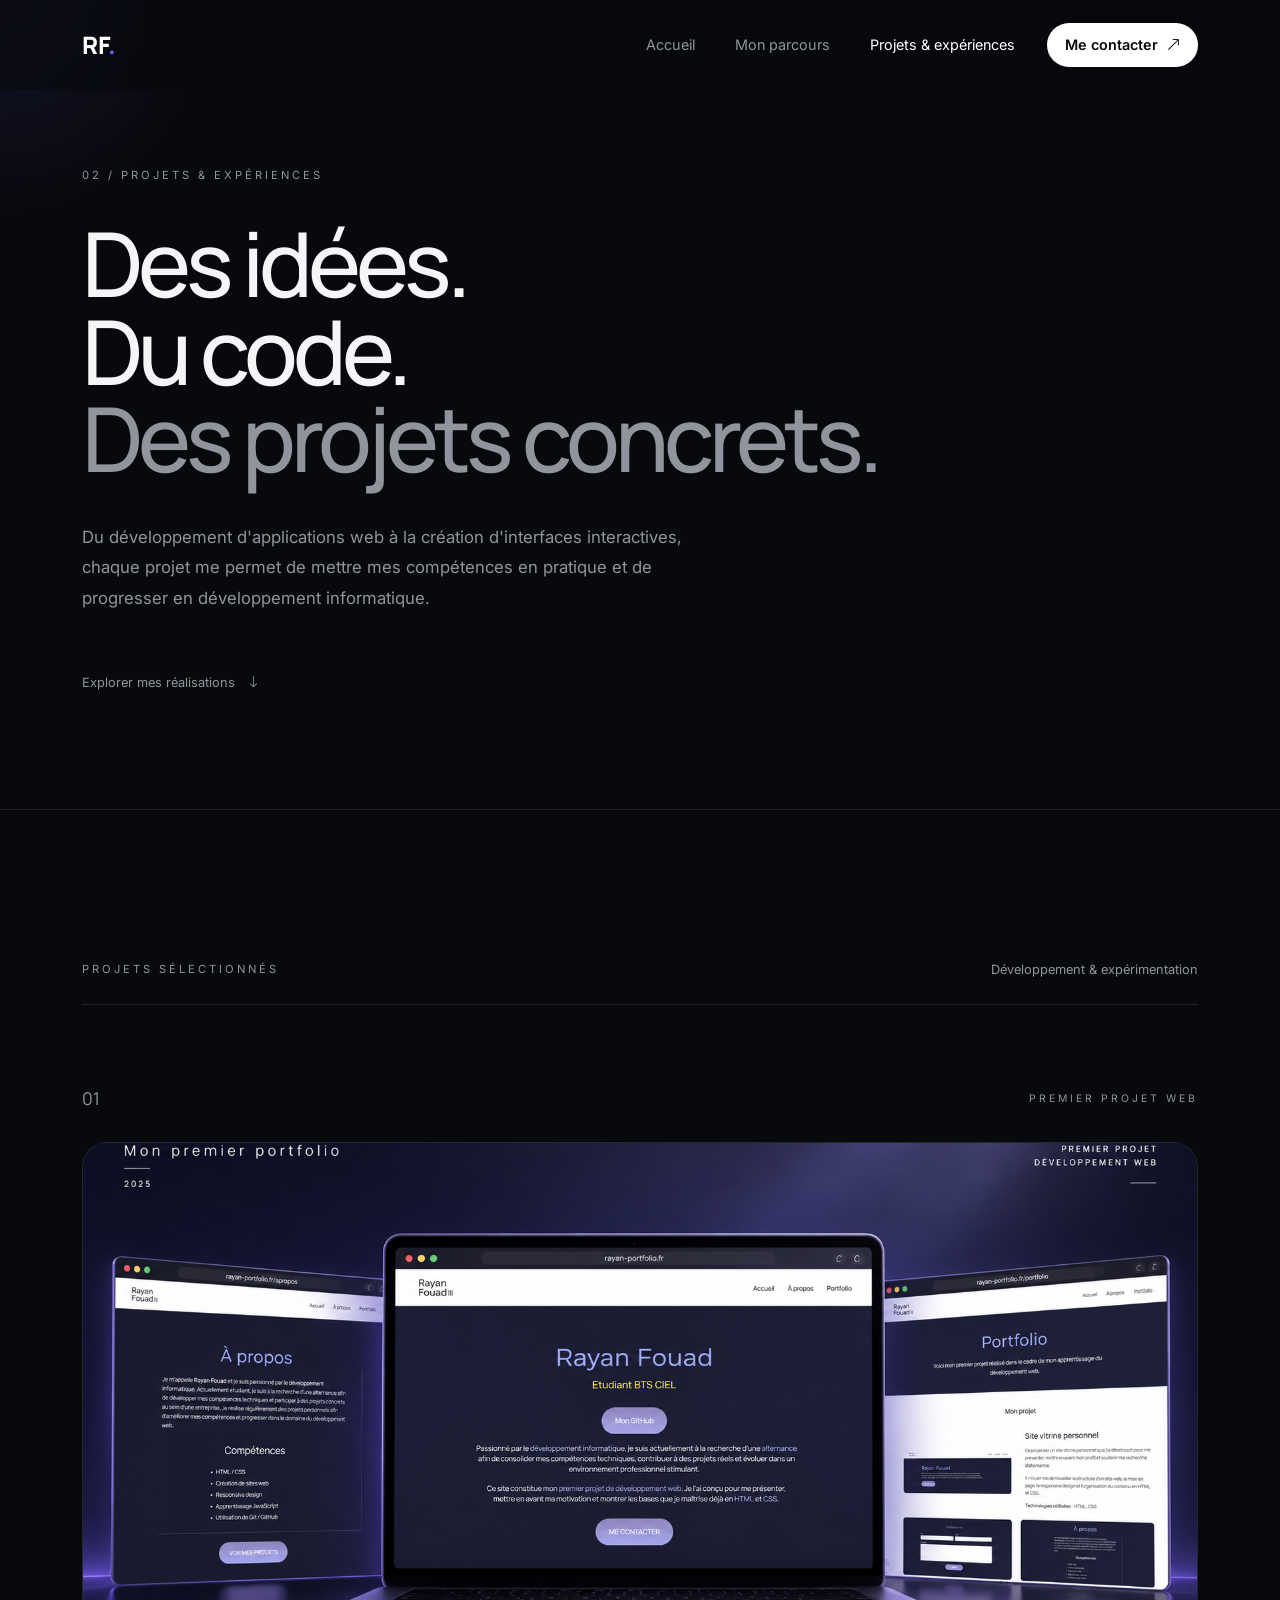
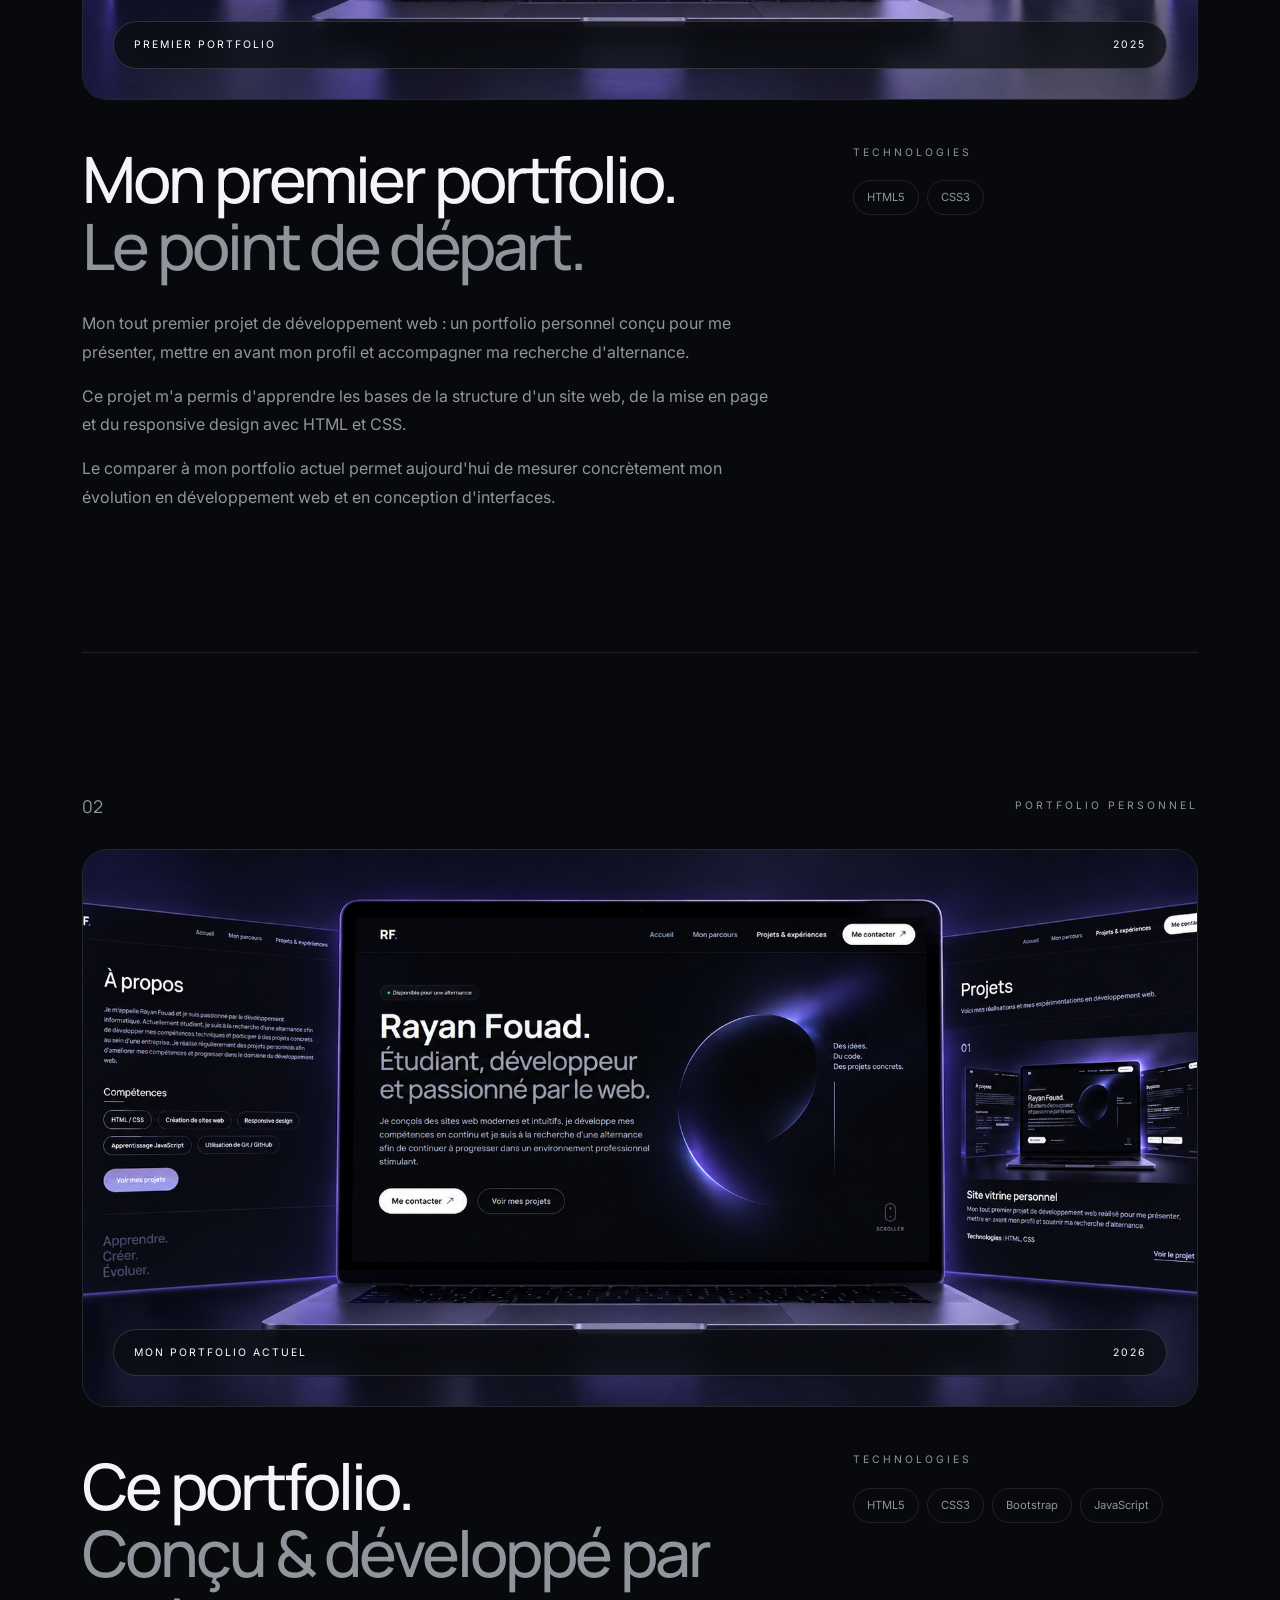
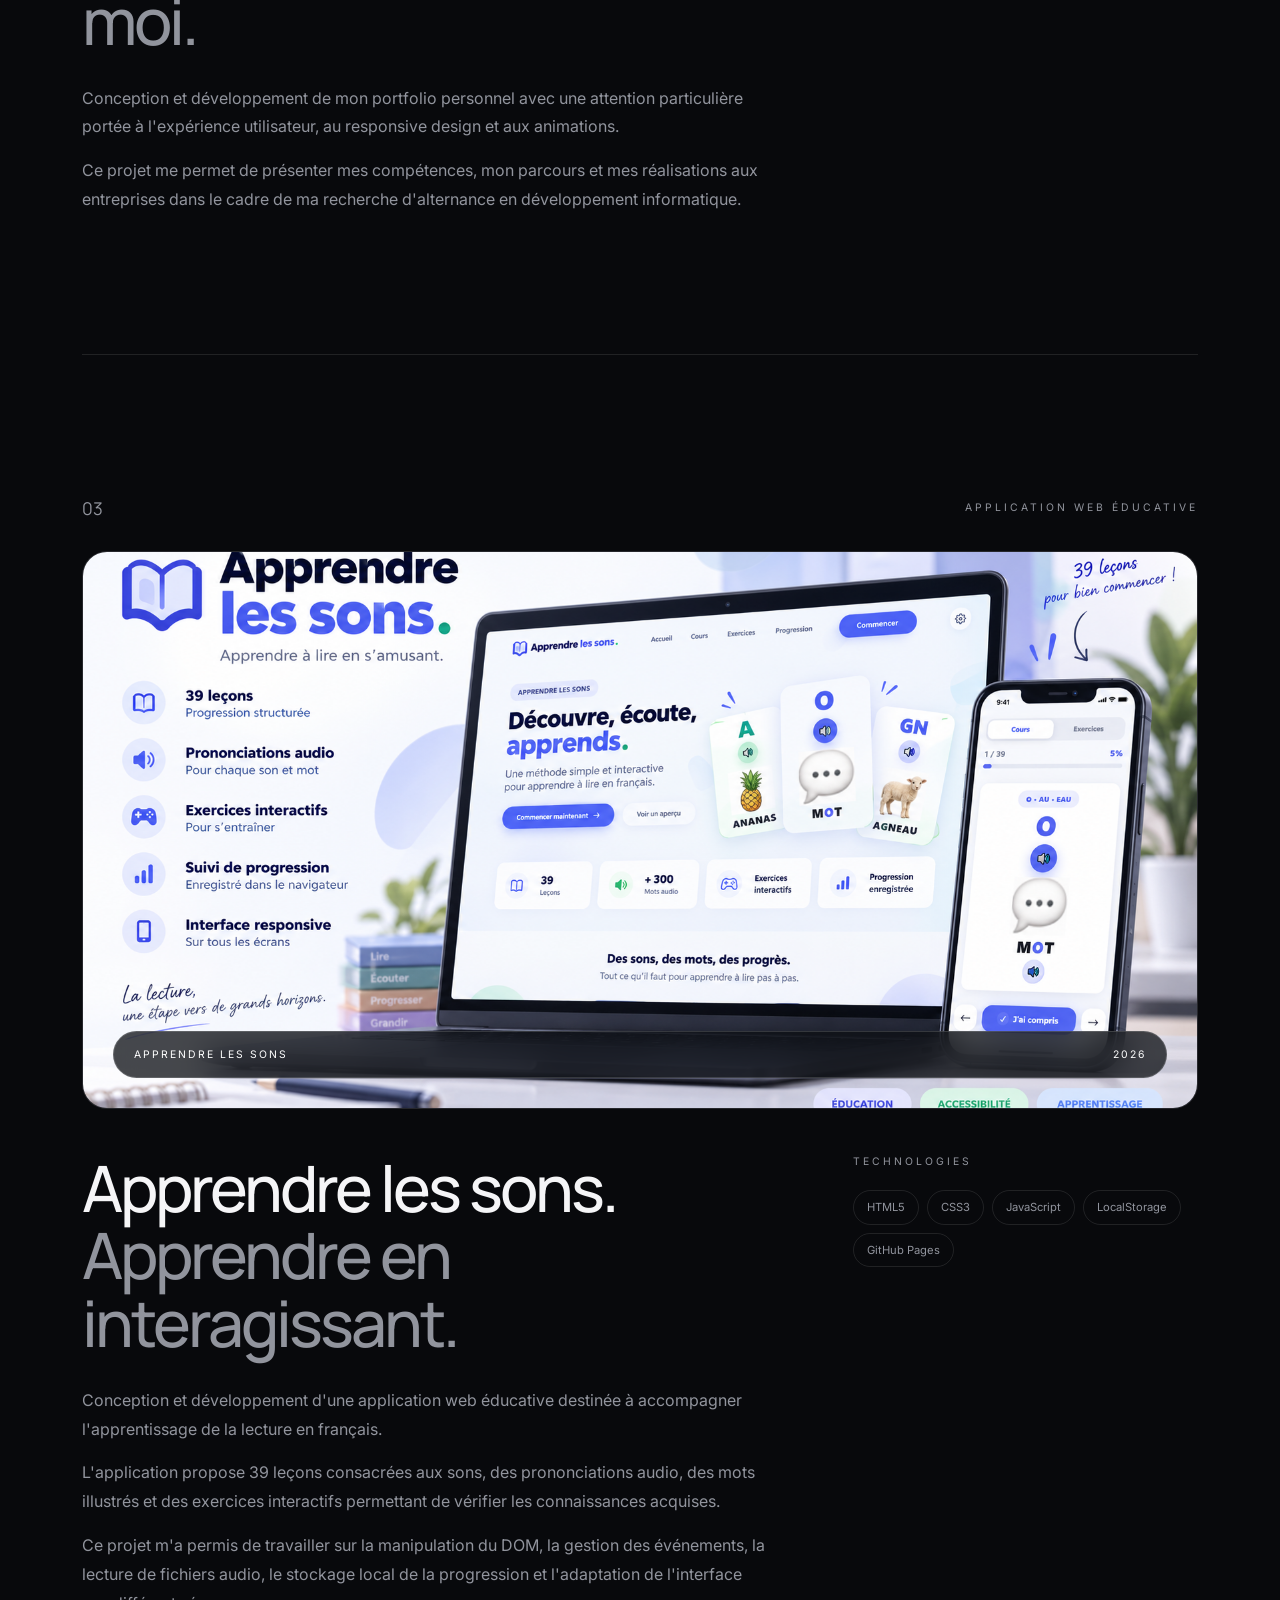
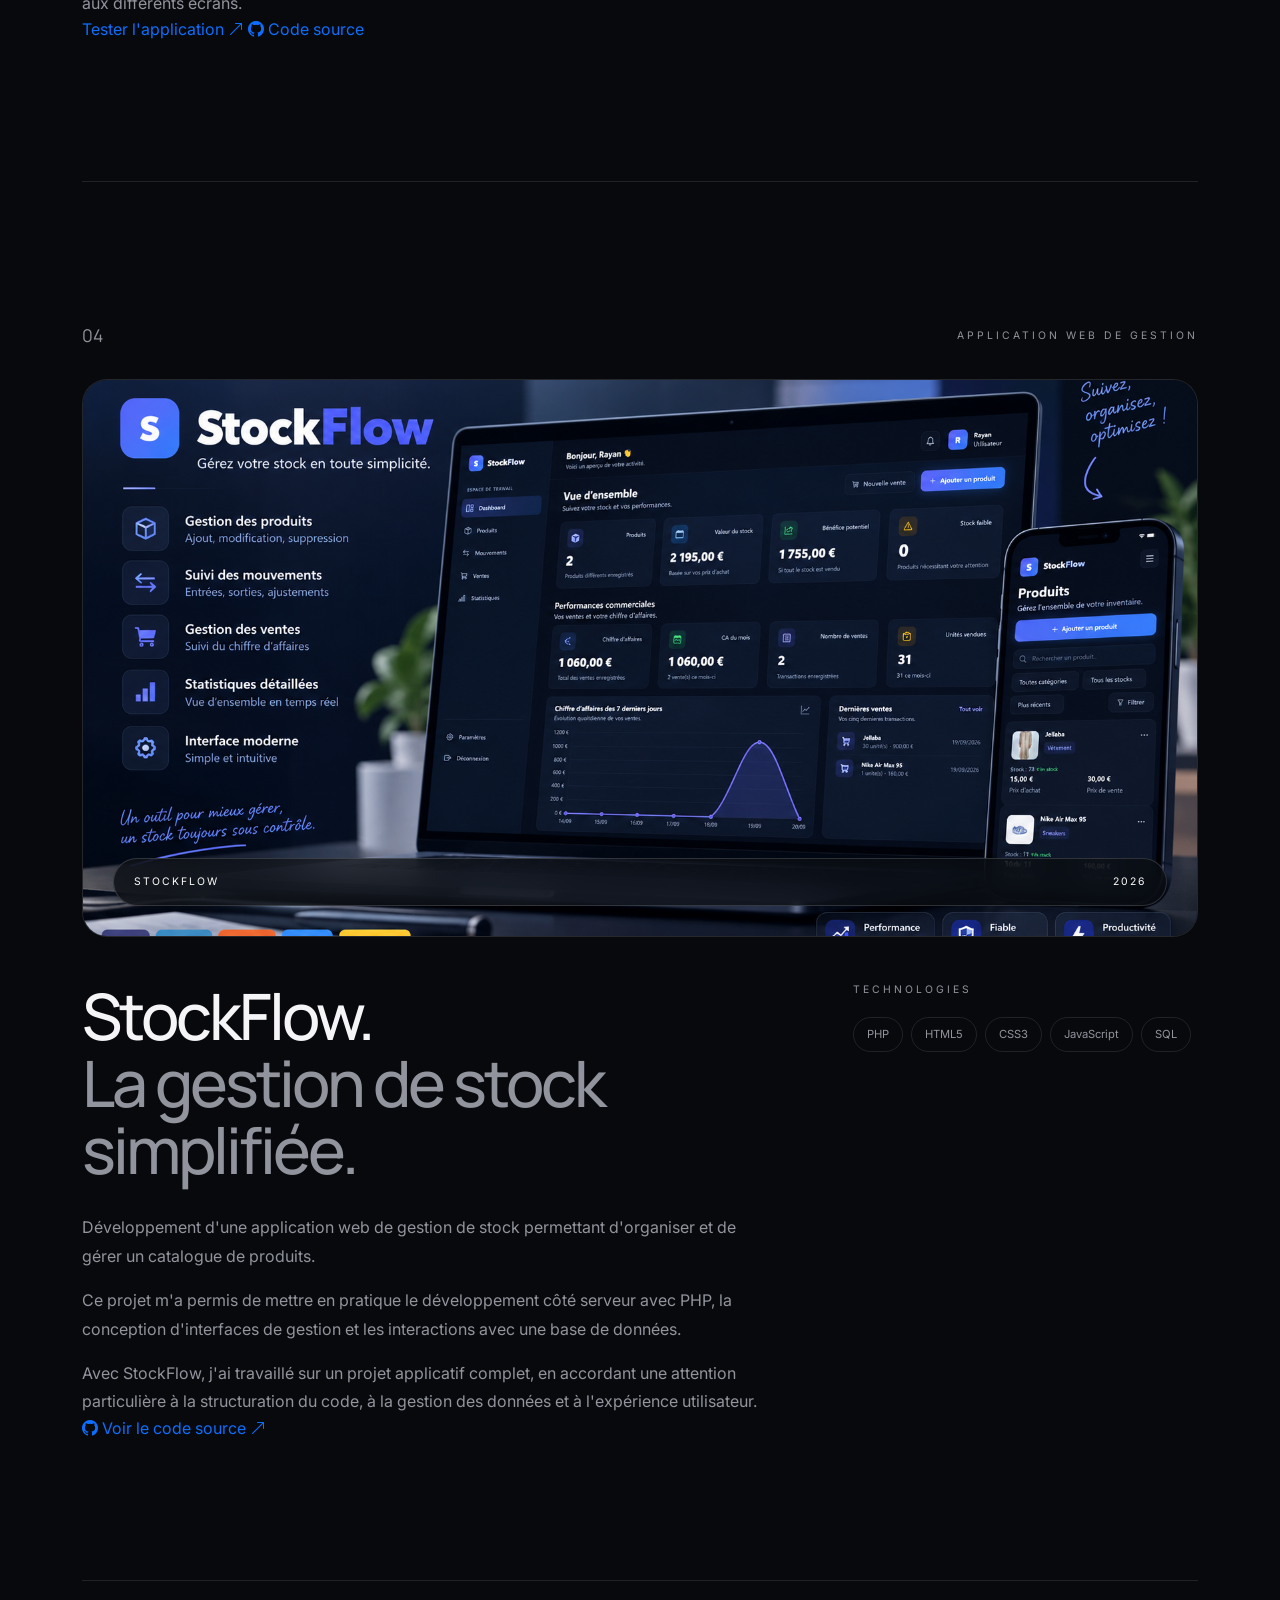
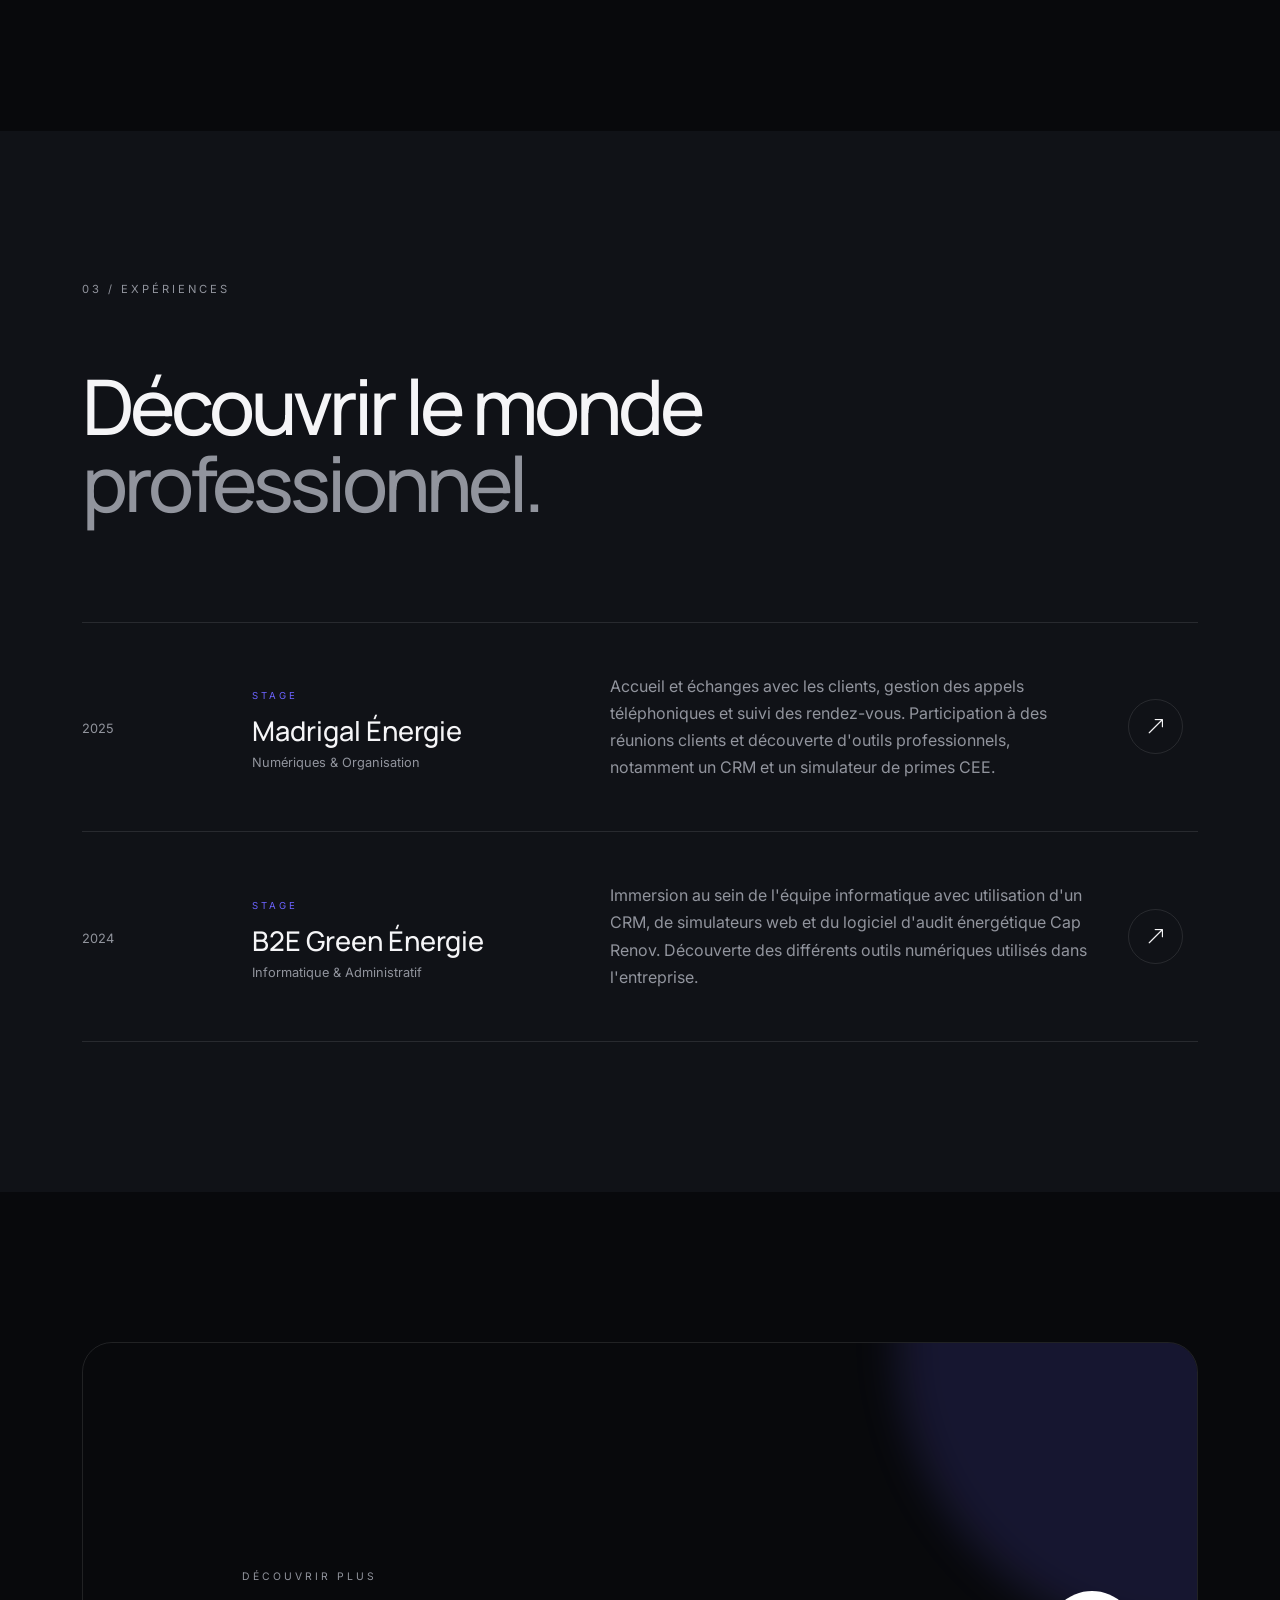
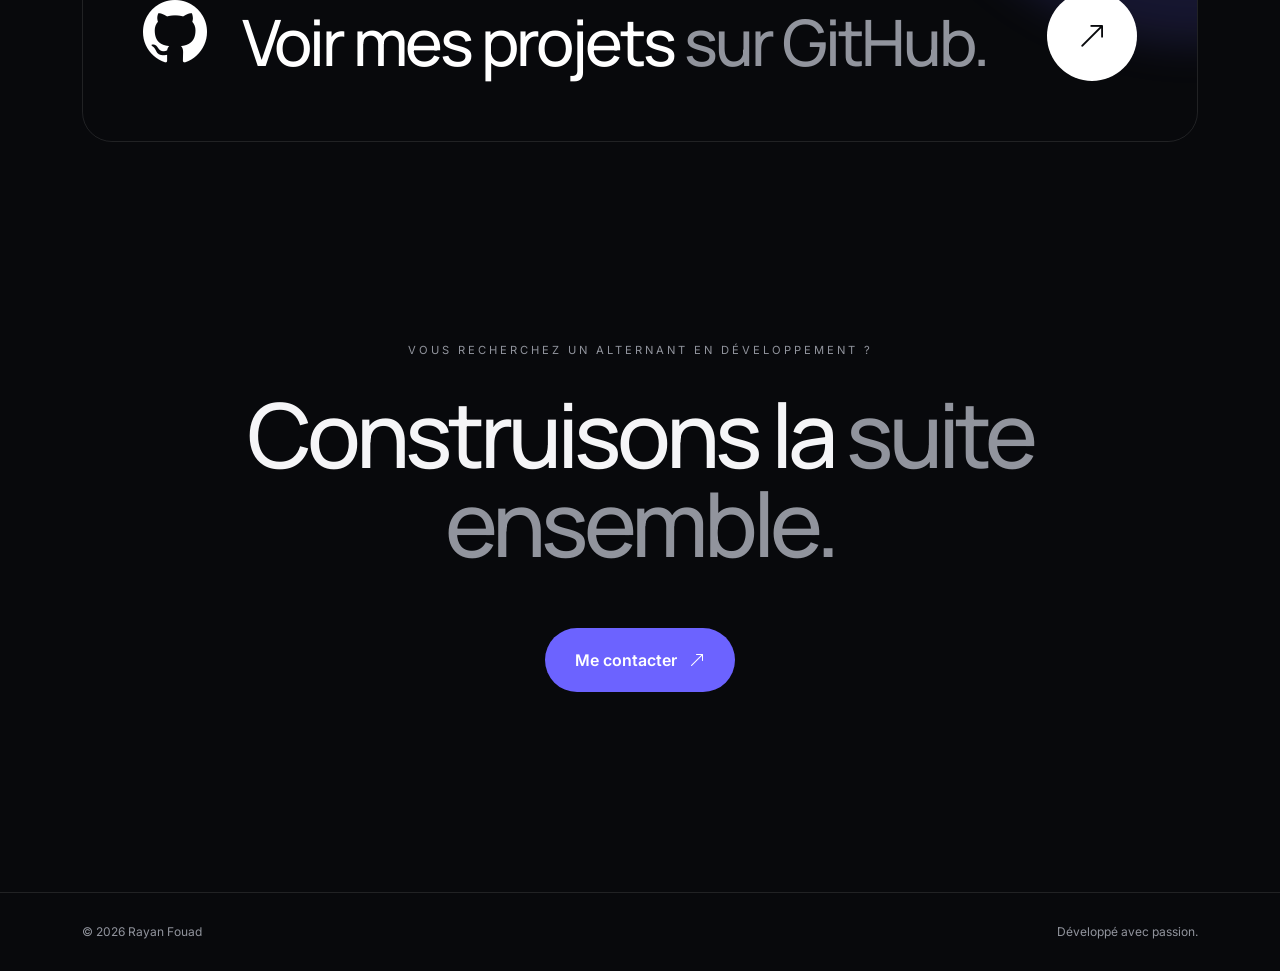
==== commit 5efdad38: "feat: add StockFlow and Apprendre les sons to portfolio" ====
--- a/projets.html
+++ b/projets.html
@@ -1,3 +1,4 @@
+
 <!DOCTYPE html>
 <html lang="fr">
 
@@ -14,46 +15,38 @@
 
     <meta
         name="description"
-        content="Découvrez les projets de développement et les expériences professionnelles de Rayan Fouad."
+        content="Découvrez les projets de Rayan Fouad : StockFlow, Apprendre les sons et ses portfolios. Étudiant en BTS SIO SLAM à la recherche d'une alternance en développement informatique."
     >
 
-
     <!-- Bootstrap -->
-
     <link
         href="https://cdn.jsdelivr.net/npm/bootstrap@5.3.8/dist/css/bootstrap.min.css"
         rel="stylesheet"
     >
 
-
     <!-- Bootstrap Icons -->
-
     <link
         rel="stylesheet"
         href="https://cdn.jsdelivr.net/npm/bootstrap-icons@1.13.1/font/bootstrap-icons.min.css"
     >
 
-
     <!-- CSS personnel -->
-
     <link rel="stylesheet" href="style.css">
 
+    <!-- Favicon -->
     <link
-    rel="icon"
-    type="image/png"
-    href="assets/images/favicon.png"
->
+        rel="icon"
+        type="image/png"
+        href="assets/images/favicon.png"
+    >
 
 </head>
 
 
 <body>
 
-
     <!-- Halo lumineux -->
-
     <div class="mouse-light"></div>
-
 
 
     <!-- =====================================
@@ -71,18 +64,17 @@
                 RF<span>.</span>
             </a>
 
-
             <button
                 class="navbar-toggler"
                 type="button"
                 data-bs-toggle="collapse"
                 data-bs-target="#navbarMenu"
+                aria-controls="navbarMenu"
+                aria-expanded="false"
+                aria-label="Ouvrir le menu de navigation"
             >
-
                 <span class="navbar-toggler-icon"></span>
-
             </button>
-
 
             <div
                 class="collapse navbar-collapse justify-content-end"
@@ -102,7 +94,6 @@
 
                     </li>
 
-
                     <li class="nav-item">
 
                         <a
@@ -114,18 +105,17 @@
 
                     </li>
 
-
                     <li class="nav-item">
 
                         <a
                             class="nav-link active"
                             href="projets.html"
+                            aria-current="page"
                         >
                             Projets & expériences
                         </a>
 
                     </li>
-
 
                     <li class="nav-item">
 
@@ -133,11 +123,9 @@
                             class="btn-contact"
                             href="contact.html"
                         >
-
                             Me contacter
 
                             <i class="bi bi-arrow-up-right"></i>
-
                         </a>
 
                     </li>
@@ -149,7 +137,6 @@
         </div>
 
     </nav>
-
 
 
     <main>
@@ -167,11 +154,11 @@
                     02 / PROJETS & EXPÉRIENCES
                 </div>
 
-
                 <h1 class="page-title reveal">
 
-                    Des idées.
-                    Du code.
+                    Des idées.<br>
+
+                    Du code.<br>
 
                     <span>
                         Des projets concrets.
@@ -179,16 +166,14 @@
 
                 </h1>
 
-
                 <p class="page-description reveal">
 
-                    Chaque projet est pour moi une occasion
-                    d'expérimenter, de résoudre des problèmes
-                    et de transformer mes connaissances
-                    en quelque chose de concret.
+                    Du développement d'applications web à la création
+                    d'interfaces interactives, chaque projet me permet
+                    de mettre mes compétences en pratique et de
+                    progresser en développement informatique.
 
                 </p>
-
 
                 <div class="page-scroll reveal">
 
@@ -205,15 +190,13 @@
         </section>
 
 
-
         <!-- =====================================
              PROJETS
         ====================================== -->
 
-        <section class="projects-section">
+        <section class="projects-section" id="projets">
 
             <div class="container">
-
 
                 <div class="projects-header reveal">
 
@@ -228,14 +211,12 @@
                 </div>
 
 
-
                 <!-- =================================
                      PROJET 01 — ANCIEN PORTFOLIO
                 ================================== -->
 
                 <article class="project-item reveal">
 
-
                     <div class="project-top">
 
                         <span class="project-number">
@@ -249,7 +230,6 @@
                     </div>
 
 
-
                     <!-- Image du premier portfolio -->
 
                     <div class="project-visual project-screenshot">
@@ -257,9 +237,9 @@
                         <img
                             src="assets/images/ancien-portfolio.png"
                             alt="Présentation de mon premier portfolio développé en HTML et CSS"
+                            loading="lazy"
                         >
 
-
                         <div class="project-image-overlay">
 
                             <span>
@@ -275,11 +255,9 @@
                     </div>
 
 
-
                     <!-- Informations du projet -->
 
                     <div class="project-info">
-
 
                         <div class="project-main">
 
@@ -293,28 +271,34 @@
 
                             </h2>
 
-
                             <div class="project-description">
 
                                 <p>
-                                    Mon tout premier projet de développement web :
-                                    un portfolio personnel conçu pour me présenter,
-                                    mettre en avant mon profil et accompagner ma
-                                    recherche d'alternance.
+
+                                    Mon tout premier projet de développement
+                                    web : un portfolio personnel conçu pour
+                                    me présenter, mettre en avant mon profil
+                                    et accompagner ma recherche d'alternance.
+
                                 </p>
 
-
                                 <p>
-                                    Ce projet m'a permis d'apprendre les bases de la
-                                    structure d'un site web, de la mise en page et du
-                                    responsive design avec HTML et CSS.
+
+                                    Ce projet m'a permis d'apprendre les
+                                    bases de la structure d'un site web,
+                                    de la mise en page et du responsive
+                                    design avec HTML et CSS.
+
                                 </p>
 
-
                                 <p>
-                                    Le comparer à mon portfolio actuel permet aujourd'hui
-                                    de mesurer concrètement mon évolution en développement
-                                    web et en conception d'interfaces.
+
+                                    Le comparer à mon portfolio actuel
+                                    permet aujourd'hui de mesurer
+                                    concrètement mon évolution en
+                                    développement web et en conception
+                                    d'interfaces.
+
                                 </p>
 
                             </div>
@@ -322,14 +306,12 @@
                         </div>
 
 
-
                         <div class="project-meta">
 
                             <span>
                                 TECHNOLOGIES
                             </span>
 
-
                             <div class="project-technologies">
 
                                 <span>HTML5</span>
@@ -340,12 +322,9 @@
 
                         </div>
 
-
-                    </div>
-
+                    </div>
 
                 </article>
-
 
 
                 <!-- =================================
@@ -354,7 +333,6 @@
 
                 <article class="project-item reveal">
 
-
                     <div class="project-top">
 
                         <span class="project-number">
@@ -362,40 +340,40 @@
                         </span>
 
                         <span class="project-type">
-                            PROJET ACTUEL
+                            PORTFOLIO PERSONNEL
                         </span>
 
                     </div>
 
 
-
                     <!-- Image du portfolio actuel -->
 
-<div class="project-visual project-screenshot">
-
-    <img
-        src="assets/images/portfolio-actuel.png"
-        alt="Présentation de mon portfolio actuel développé en HTML, CSS, Bootstrap et JavaScript"
-    >
-
-    <div class="project-image-overlay">
-
-        <span>
-            MON PORTFOLIO ACTUEL
-        </span>
-
-        <span>
-            2026
-        </span>
-
-    </div>
-
-</div>
-
-
+                    <div class="project-visual project-screenshot">
+
+                        <img
+                            src="assets/images/portfolio-actuel.png"
+                            alt="Présentation de mon portfolio actuel développé en HTML, CSS, Bootstrap et JavaScript"
+                            loading="lazy"
+                        >
+
+                        <div class="project-image-overlay">
+
+                            <span>
+                                MON PORTFOLIO ACTUEL
+                            </span>
+
+                            <span>
+                                2026
+                            </span>
+
+                        </div>
+
+                    </div>
+
+
+                    <!-- Informations du projet -->
 
                     <div class="project-info">
-
 
                         <div class="project-main">
 
@@ -409,19 +387,32 @@
 
                             </h2>
 
-
-                            <p>
-
-                                Conception et développement de mon
-                                portfolio personnel avec une attention
-                                particulière portée à l'expérience
-                                utilisateur, au responsive design
-                                et aux animations.
-
-                            </p>
-
-                        </div>
-
+                            <div class="project-description">
+
+                                <p>
+
+                                    Conception et développement de mon
+                                    portfolio personnel avec une attention
+                                    particulière portée à l'expérience
+                                    utilisateur, au responsive design
+                                    et aux animations.
+
+                                </p>
+
+                                <p>
+
+                                    Ce projet me permet de présenter
+                                    mes compétences, mon parcours et
+                                    mes réalisations aux entreprises
+                                    dans le cadre de ma recherche
+                                    d'alternance en développement
+                                    informatique.
+
+                                </p>
+
+                            </div>
+
+                        </div>
 
 
                         <div class="project-meta">
@@ -430,7 +421,6 @@
                                 TECHNOLOGIES
                             </span>
 
-
                             <div class="project-technologies">
 
                                 <span>HTML5</span>
@@ -445,17 +435,323 @@
 
                         </div>
 
-
-                    </div>
-
+                    </div>
 
                 </article>
 
 
+                <!-- =================================
+                     PROJET 03 — APPRENDRE LES SONS
+                ================================== -->
+
+                <article class="project-item reveal">
+
+                    <div class="project-top">
+
+                        <span class="project-number">
+                            03
+                        </span>
+
+                        <span class="project-type">
+                            APPLICATION WEB ÉDUCATIVE
+                        </span>
+
+                    </div>
+
+
+                    <!-- Image de l'application -->
+
+                    <div class="project-visual project-screenshot">
+
+                        <img
+                            src="assets/images/apprendre-les-sons.png"
+                            alt="Aperçu de l'application éducative Apprendre les sons"
+                            loading="lazy"
+                        >
+
+                        <div class="project-image-overlay">
+
+                            <span>
+                                APPRENDRE LES SONS
+                            </span>
+
+                            <span>
+                                2026
+                            </span>
+
+                        </div>
+
+                    </div>
+
+
+                    <!-- Informations du projet -->
+
+                    <div class="project-info">
+
+                        <div class="project-main">
+
+                            <h2>
+
+                                Apprendre les sons.
+
+                                <span>
+                                    Apprendre en interagissant.
+                                </span>
+
+                            </h2>
+
+                            <div class="project-description">
+
+                                <p>
+
+                                    Conception et développement d'une
+                                    application web éducative destinée
+                                    à accompagner l'apprentissage
+                                    de la lecture en français.
+
+                                </p>
+
+                                <p>
+
+                                    L'application propose 39 leçons
+                                    consacrées aux sons, des
+                                    prononciations audio, des mots
+                                    illustrés et des exercices
+                                    interactifs permettant de vérifier
+                                    les connaissances acquises.
+
+                                </p>
+
+                                <p>
+
+                                    Ce projet m'a permis de travailler
+                                    sur la manipulation du DOM, la
+                                    gestion des événements, la lecture
+                                    de fichiers audio, le stockage local
+                                    de la progression et l'adaptation
+                                    de l'interface aux différents écrans.
+
+                                </p>
+
+                            </div>
+
+
+                            <!-- Boutons du projet -->
+
+                            <div class="project-actions">
+
+                                <a
+                                    href="https://rayanfdlbh.github.io/apprendre-les-sons/"
+                                    class="project-action-primary"
+                                    target="_blank"
+                                    rel="noopener noreferrer"
+                                >
+
+                                    Tester l'application
+
+                                    <i class="bi bi-arrow-up-right"></i>
+
+                                </a>
+
+                                <a
+                                    href="https://github.com/RayanFdlbh/apprendre-les-sons"
+                                    class="project-action-secondary"
+                                    target="_blank"
+                                    rel="noopener noreferrer"
+                                >
+
+                                    <i class="bi bi-github"></i>
+
+                                    Code source
+
+                                </a>
+
+                            </div>
+
+                        </div>
+
+
+                        <!-- Technologies -->
+
+                        <div class="project-meta">
+
+                            <span>
+                                TECHNOLOGIES
+                            </span>
+
+                            <div class="project-technologies">
+
+                                <span>HTML5</span>
+
+                                <span>CSS3</span>
+
+                                <span>JavaScript</span>
+
+                                <span>LocalStorage</span>
+
+                                <span>GitHub Pages</span>
+
+                            </div>
+
+                        </div>
+
+                    </div>
+
+                </article>
+
+
+                <!-- =================================
+                     PROJET 04 — STOCKFLOW
+                ================================== -->
+
+                <article class="project-item reveal">
+
+                    <div class="project-top">
+
+                        <span class="project-number">
+                            04
+                        </span>
+
+                        <span class="project-type">
+                            APPLICATION WEB DE GESTION
+                        </span>
+
+                    </div>
+
+
+                    <!-- Image de StockFlow -->
+
+                    <div class="project-visual project-screenshot">
+
+                        <img
+                            src="assets/images/stockflow.png"
+                            alt="Aperçu de StockFlow, application web de gestion de stock"
+                            loading="lazy"
+                        >
+
+                        <div class="project-image-overlay">
+
+                            <span>
+                                STOCKFLOW
+                            </span>
+
+                            <span>
+                                2026
+                            </span>
+
+                        </div>
+
+                    </div>
+
+
+                    <!-- Informations du projet -->
+
+                    <div class="project-info">
+
+                        <div class="project-main">
+
+                            <h2>
+
+                                StockFlow.
+
+                                <span>
+                                    La gestion de stock simplifiée.
+                                </span>
+
+                            </h2>
+
+                            <div class="project-description">
+
+                                <p>
+
+                                    Développement d'une application
+                                    web de gestion de stock permettant
+                                    d'organiser et de gérer un
+                                    catalogue de produits.
+
+                                </p>
+
+                                <p>
+
+                                    Ce projet m'a permis de mettre en
+                                    pratique le développement côté
+                                    serveur avec PHP, la conception
+                                    d'interfaces de gestion et les
+                                    interactions avec une base de
+                                    données.
+
+                                </p>
+
+                                <p>
+
+                                    Avec StockFlow, j'ai travaillé sur
+                                    un projet applicatif complet, en
+                                    accordant une attention particulière
+                                    à la structuration du code, à la
+                                    gestion des données et à
+                                    l'expérience utilisateur.
+
+                                </p>
+
+                            </div>
+
+
+                            <!-- Bouton GitHub -->
+
+                            <div class="project-actions">
+
+                                <a
+                                    href="https://github.com/RayanFdlbh/stockflow"
+                                    class="project-action-primary"
+                                    target="_blank"
+                                    rel="noopener noreferrer"
+                                >
+
+                                    <i class="bi bi-github"></i>
+
+                                    Voir le code source
+
+                                    <i class="bi bi-arrow-up-right"></i>
+
+                                </a>
+
+                            </div>
+
+                        </div>
+
+
+                        <!-- Technologies -->
+
+                        <div class="project-meta">
+
+                            <span>
+                                TECHNOLOGIES
+                            </span>
+
+                            <div class="project-technologies">
+
+                                <span>PHP</span>
+
+                                <span>HTML5</span>
+
+                                <span>CSS3</span>
+
+                                <span>JavaScript</span>
+
+                                <span>SQL</span>
+
+                            </div>
+
+                        </div>
+
+                    </div>
+
+                </article>
+
+
             </div>
 
         </section>
-
 
 
         <!-- =====================================
@@ -466,7 +762,6 @@
 
             <div class="container">
 
-
                 <div class="section-number reveal">
                     03 / EXPÉRIENCES
                 </div>
@@ -487,7 +782,6 @@
                 </div>
 
 
-
                 <div class="experience-list">
 
 
@@ -497,7 +791,6 @@
 
                     <article class="experience-item reveal">
 
-
                         <div class="experience-year">
 
                             <span>
@@ -512,13 +805,11 @@
                             <span class="experience-label">
                                 STAGE
                             </span>
-
 
                             <h3>
                                 Madrigal Énergie
                             </h3>
 
-
                             <p>
                                 Numériques & Organisation
                             </p>
@@ -529,11 +820,14 @@
                         <div class="experience-description">
 
                             <p>
+
                                 Accueil et échanges avec les clients,
-                                gestion des appels téléphoniques et suivi
-                                des rendez-vous. Participation à des réunions
-                                clients et découverte d'outils professionnels,
-                                notamment un CRM et un simulateur de primes CEE.
+                                gestion des appels téléphoniques et
+                                suivi des rendez-vous. Participation
+                                à des réunions clients et découverte
+                                d'outils professionnels, notamment
+                                un CRM et un simulateur de primes CEE.
+
                             </p>
 
                         </div>
@@ -545,9 +839,7 @@
 
                         </div>
 
-
                     </article>
-
 
 
                     <!-- =================================
@@ -556,7 +848,6 @@
 
                     <article class="experience-item reveal">
 
-
                         <div class="experience-year">
 
                             <span>
@@ -571,13 +862,11 @@
                             <span class="experience-label">
                                 STAGE
                             </span>
-
 
                             <h3>
                                 B2E Green Énergie
                             </h3>
 
-
                             <p>
                                 Informatique & Administratif
                             </p>
@@ -588,11 +877,17 @@
                         <div class="experience-description">
 
                             <p>
-                                Immersion au sein de l'équipe informatique
-                                avec utilisation d'un CRM, de simulateurs web
-                                et du logiciel d'audit énergétique Cap Renov.
-                                Découverte des différents outils numériques
-                                utilisés dans l'entreprise.
+
+                                Immersion au sein de l'équipe
+                                informatique avec utilisation
+                                d'un CRM, de simulateurs web et
+                                du logiciel d'audit énergétique
+                                Cap Renov.
+
+                                Découverte des différents outils
+                                numériques utilisés dans
+                                l'entreprise.
+
                             </p>
 
                         </div>
@@ -604,7 +899,6 @@
 
                         </div>
 
-
                     </article>
 
 
@@ -613,7 +907,6 @@
             </div>
 
         </section>
-
 
 
         <!-- =====================================
@@ -623,7 +916,6 @@
         <section class="github-section">
 
             <div class="container">
-
 
                 <a
                     href="https://github.com/RayanFdlbh"
@@ -632,18 +924,15 @@
                     rel="noopener noreferrer"
                 >
 
-
                     <div class="github-left">
 
                         <i class="bi bi-github"></i>
-
 
                         <div>
 
                             <span class="github-label">
                                 DÉCOUVRIR PLUS
                             </span>
-
 
                             <h2>
 
@@ -660,21 +949,17 @@
                     </div>
 
 
-
                     <div class="github-arrow">
 
                         <i class="bi bi-arrow-up-right"></i>
 
                     </div>
 
-
                 </a>
 
-
             </div>
 
         </section>
-
 
 
         <!-- =====================================
@@ -685,22 +970,19 @@
 
             <div class="container text-center">
 
-
                 <p class="reveal">
-                    ENVIE D'EN SAVOIR PLUS ?
+                    VOUS RECHERCHEZ UN ALTERNANT EN DÉVELOPPEMENT ?
                 </p>
 
-
                 <h2 class="reveal">
 
-                    Parlons de la
+                    Construisons la
 
                     <span>
-                        suite.
+                        suite ensemble.
                     </span>
 
                 </h2>
-
 
                 <a
                     href="contact.html"
@@ -713,14 +995,12 @@
 
                 </a>
 
-
             </div>
 
         </section>
 
 
     </main>
-
 
 
     <!-- =====================================
@@ -748,8 +1028,7 @@
     </footer>
 
 
-
-    <!-- Bootstrap -->
+    <!-- Bootstrap JS -->
 
     <script
         src="https://cdn.jsdelivr.net/npm/bootstrap@5.3.8/dist/js/bootstrap.bundle.min.js"
@@ -760,7 +1039,6 @@
 
     <script src="script.js"></script>
 
-
 </body>
 
-</html>+</html>
